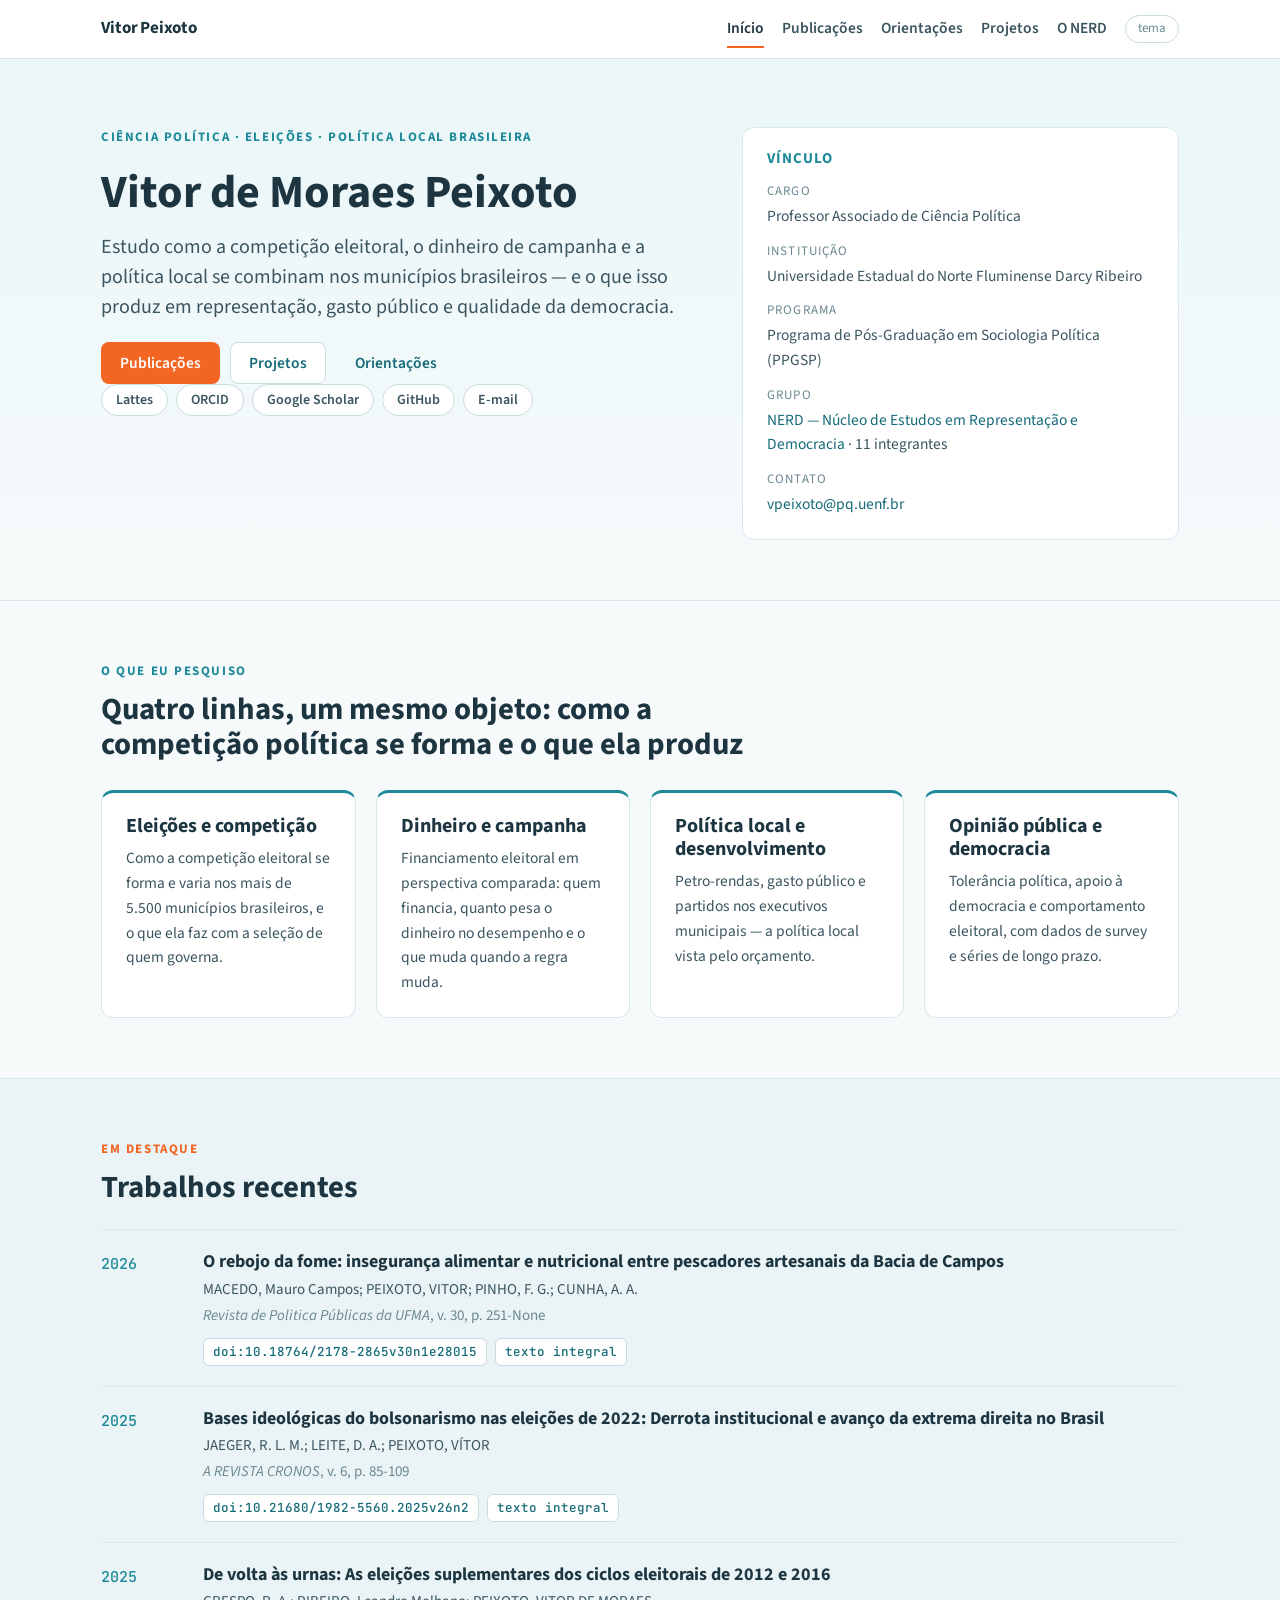
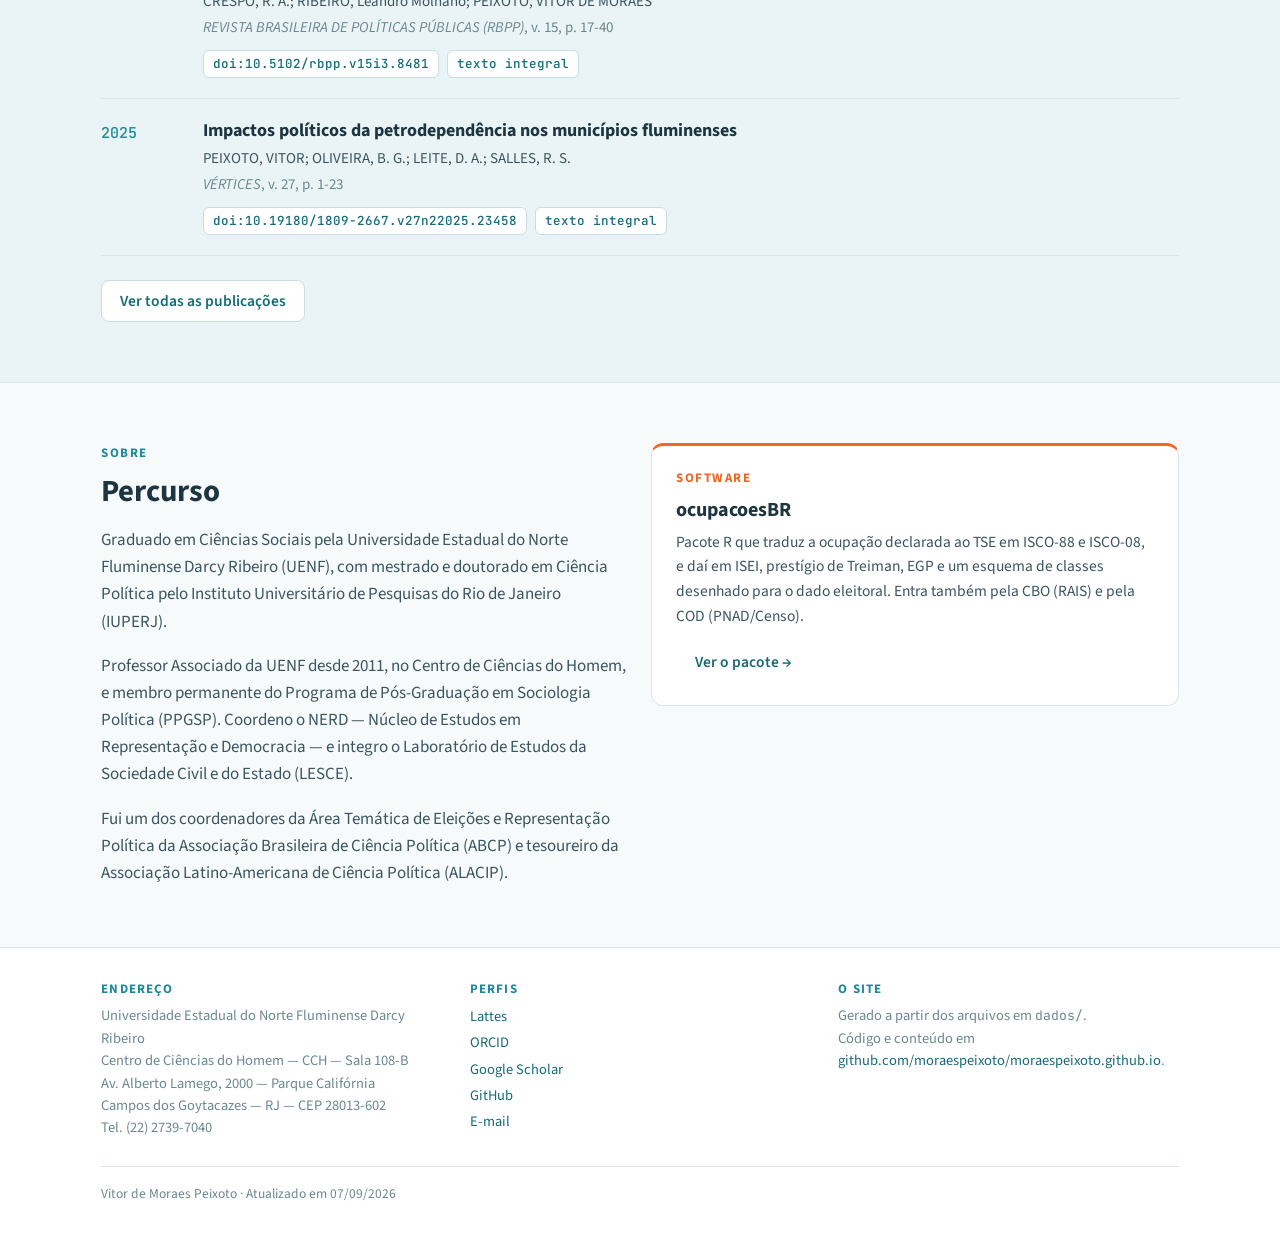
==== index.html @ 4c6830be "Usa o site do NERD no GitLab como fonte dos dados A fonte correta e https://gitlab.com/vpeixoto1981/" ====
<!doctype html>
<html lang="pt-BR">
<head>
<meta charset="utf-8">
<meta name="viewport" content="width=device-width, initial-scale=1">
<title>Vitor de Moraes Peixoto</title>
<meta name="description" content="Estudo como a competição eleitoral, o dinheiro de campanha e a política local se combinam nos municípios brasileiros — e o que isso produz em representação, gasto público e qualidade da democracia.">
<meta name="author" content="Vitor de Moraes Peixoto">
<meta property="og:title" content="Vitor de Moraes Peixoto">
<meta property="og:description" content="Estudo como a competição eleitoral, o dinheiro de campanha e a política local se combinam nos municípios brasileiros — e o que isso produz em representação, gasto público e qualidade da democracia.">
<meta property="og:type" content="website">
<link rel="canonical" href="https://moraespeixoto.github.io/">
<meta property="og:url" content="https://moraespeixoto.github.io/">
<link rel="icon" href="fav.png">
<link rel="preconnect" href="https://fonts.googleapis.com">
<link rel="preconnect" href="https://fonts.gstatic.com" crossorigin>
<link rel="stylesheet" href="https://fonts.googleapis.com/css2?family=Source+Sans+3:ital,wght@0,400;0,600;0,700;1,400&family=JetBrains+Mono:wght@400;500&display=swap">
<link rel="stylesheet" href="estilo.css">
</head>
<body>
<nav class="vp-nav">
<div class="vp-wrap vp-nav-int">
<a class="vp-marca" href="index.html">Vitor Peixoto</a>
<a class="vp-link" href="index.html" aria-current="page">Início</a>
<a class="vp-link" href="publicacoes.html">Publicações</a>
<a class="vp-link" href="orientacoes.html">Orientações</a>
<a class="vp-link" href="projetos.html">Projetos</a>
<a class="vp-link" href="nerd.html">O NERD</a>
<button class="vp-tema" type="button" id="vp-tema" aria-label="Alternar tema claro e escuro">tema</button>
</div>
</nav>
<main>
<div class="vp-hero">
<div class="vp-wrap vp-hero-grid">
<div class="vp-hero-texto">
<span class="vp-kicker">Ciência política · eleições · política local brasileira</span>
<h1>Vitor de Moraes Peixoto</h1>
<p class="vp-lead">Estudo como a competição eleitoral, o dinheiro de campanha e a política local se combinam nos municípios brasileiros — e o que isso produz em representação, gasto público e qualidade da democracia.</p>
<div class="vp-cta">
<a class="vp-btn vp-btn-laranja" href="publicacoes.html">Publicações</a>
<a class="vp-btn vp-btn-claro" href="projetos.html">Projetos</a>
<a class="vp-btn vp-btn-nu" href="orientacoes.html">Orientações</a>
</div>
<ul class="vp-perfis"><li><a href="http://lattes.cnpq.br/4676437210734787">Lattes</a></li><li><a href="https://orcid.org/0000-0001-6618-3311">ORCID</a></li><li><a href="https://scholar.google.com/citations?user=gIb2-T4AAAAJ">Google Scholar</a></li><li><a href="https://github.com/moraespeixoto">GitHub</a></li><li><a href="mailto:vpeixoto@pq.uenf.br">E-mail</a></li></ul>
</div>
<div class="vp-cartao-perfil">
<h3>Vínculo</h3>
<dl>
<dt>Cargo</dt><dd>Professor Associado de Ciência Política</dd>
<dt>Instituição</dt><dd>Universidade Estadual do Norte Fluminense Darcy Ribeiro</dd>
<dt>Programa</dt><dd>Programa de Pós-Graduação em Sociologia Política (PPGSP)</dd>
<dt>Grupo</dt><dd><a href="nerd.html">NERD — Núcleo de Estudos em Representação e Democracia</a> · 11 integrantes</dd>
<dt>Contato</dt><dd><a href="mailto:vpeixoto@pq.uenf.br">vpeixoto@pq.uenf.br</a></dd>
</dl>
</div>
</div>
</div>

<div class="vp-wrap vp-secao">
<span class="vp-kicker">O que eu pesquiso</span>
<h2>Quatro linhas, um mesmo objeto: como a competição política se forma e o que ela produz</h2>
<div class="vp-grade-4" style="margin-top:28px"><div class="vp-card vp-card-teal"><h3>Eleições e competição</h3><p>Como a competição eleitoral se forma e varia nos mais de 5.500 municípios brasileiros, e o que ela faz com a seleção de quem governa.</p></div><div class="vp-card vp-card-teal"><h3>Dinheiro e campanha</h3><p>Financiamento eleitoral em perspectiva comparada: quem financia, quanto pesa o dinheiro no desempenho e o que muda quando a regra muda.</p></div><div class="vp-card vp-card-teal"><h3>Política local e desenvolvimento</h3><p>Petro-rendas, gasto público e partidos nos executivos municipais — a política local vista pelo orçamento.</p></div><div class="vp-card vp-card-teal"><h3>Opinião pública e democracia</h3><p>Tolerância política, apoio à democracia e comportamento eleitoral, com dados de survey e séries de longo prazo.</p></div></div>
</div>

<div class="vp-secao-sup">
<div class="vp-wrap vp-secao">
<span class="vp-kicker vp-kicker-laranja">Em destaque</span>
<h2>Trabalhos recentes</h2>
<ul class="vp-lista" style="margin-top:24px"><li class="vp-item" data-tipo="artigo">
<div class="vp-ano">2026</div>
<div>
<p class="vp-item-titulo"><a href="https://doi.org/10.18764/2178-2865v30n1e28015">O rebojo da fome: insegurança alimentar e nutricional entre pescadores artesanais da Bacia de Campos</a></p>
<p class="vp-autores">MACEDO, Mauro Campos; PEIXOTO, VITOR; PINHO, F. G.; CUNHA, A. A.</p>
<p class="vp-veiculo"><em>Revista de Politica Públicas da UFMA</em>, v. 30, p. 251-None</p>
<div class="vp-links"><a class="vp-doi" href="https://doi.org/10.18764/2178-2865v30n1e28015">doi:10.18764/2178-2865v30n1e28015</a><a class="vp-ext" href="https://www.periodicoseletronicos.ufma.br/index.php/rppublica/article/view/28015/14960">texto integral</a></div>
</div>
</li><li class="vp-item" data-tipo="artigo">
<div class="vp-ano">2025</div>
<div>
<p class="vp-item-titulo"><a href="https://doi.org/10.21680/1982-5560.2025v26n2">Bases ideológicas do bolsonarismo nas eleições de 2022: Derrota institucional e avanço da extrema direita no Brasil</a></p>
<p class="vp-autores">JAEGER, R. L. M.; LEITE, D. A.; PEIXOTO, VÍTOR</p>
<p class="vp-veiculo"><em>A REVISTA CRONOS</em>, v. 6, p. 85-109</p>
<div class="vp-links"><a class="vp-doi" href="https://doi.org/10.21680/1982-5560.2025v26n2">doi:10.21680/1982-5560.2025v26n2</a><a class="vp-ext" href="https://periodicos.ufrn.br/cronos/article/view/39259">texto integral</a></div>
</div>
</li><li class="vp-item" data-tipo="artigo">
<div class="vp-ano">2025</div>
<div>
<p class="vp-item-titulo"><a href="https://doi.org/10.5102/rbpp.v15i3.8481">De volta às urnas: As eleições suplementares dos ciclos eleitorais de 2012 e 2016</a></p>
<p class="vp-autores">CRESPO, R. A.; RIBEIRO, Leandro Molhano; PEIXOTO, VITOR DE MORAES</p>
<p class="vp-veiculo"><em>REVISTA BRASILEIRA DE POLÍTICAS PÚBLICAS (RBPP)</em>, v. 15, p. 17-40</p>
<div class="vp-links"><a class="vp-doi" href="https://doi.org/10.5102/rbpp.v15i3.8481">doi:10.5102/rbpp.v15i3.8481</a><a class="vp-ext" href="https://www.publicacoes.uniceub.br/RBPP/article/view/8481/pdf">texto integral</a></div>
</div>
</li><li class="vp-item" data-tipo="artigo">
<div class="vp-ano">2025</div>
<div>
<p class="vp-item-titulo"><a href="https://doi.org/10.19180/1809-2667.v27n22025.23458">Impactos políticos da petrodependência nos municípios fluminenses</a></p>
<p class="vp-autores">PEIXOTO, VITOR; OLIVEIRA, B. G.; LEITE, D. A.; SALLES, R. S.</p>
<p class="vp-veiculo"><em>VÉRTICES</em>, v. 27, p. 1-23</p>
<div class="vp-links"><a class="vp-doi" href="https://doi.org/10.19180/1809-2667.v27n22025.23458">doi:10.19180/1809-2667.v27n22025.23458</a><a class="vp-ext" href="https://editoraessentia.iff.edu.br/index.php/vertices/article/view/23458">texto integral</a></div>
</div>
</li></ul>
<p style="margin-top:24px"><a class="vp-btn vp-btn-claro" href="publicacoes.html">Ver todas as publicações</a></p>
</div>
</div>

<div class="vp-wrap vp-secao">
<div class="vp-grade-2">
<div>
<span class="vp-kicker">Sobre</span>
<h2>Percurso</h2>
<div style="margin-top:18px"><p>Graduado em Ciências Sociais pela Universidade Estadual do Norte Fluminense Darcy
Ribeiro (UENF), com mestrado e doutorado em Ciência Política pelo Instituto
Universitário de Pesquisas do Rio de Janeiro (IUPERJ).</p>
<p>Professor Associado da UENF desde 2011, no Centro de Ciências do Homem, e membro
permanente do Programa de Pós-Graduação em Sociologia Política (PPGSP). Coordeno o
NERD — Núcleo de Estudos em Representação e Democracia — e integro o Laboratório de
Estudos da Sociedade Civil e do Estado (LESCE).</p>
<p>Fui um dos coordenadores da Área Temática de Eleições e Representação Política da
Associação Brasileira de Ciência Política (ABCP) e tesoureiro da Associação
Latino-Americana de Ciência Política (ALACIP).</p></div>
</div>
<div><div class="vp-card vp-card-laranja">
<span class="vp-kicker vp-kicker-laranja">Software</span>
<h3>ocupacoesBR</h3>
<p>Pacote R que traduz a ocupação declarada ao TSE em ISCO-88 e ISCO-08, e daí em ISEI, prestígio de Treiman, EGP e um esquema de classes desenhado para o dado eleitoral. Entra também pela CBO (RAIS) e pela COD (PNAD/Censo).</p>
<p style="margin-top:12px"><a class="vp-btn vp-btn-nu" href="https://moraespeixoto.github.io/ocupacoesBR/">Ver o pacote &rarr;</a></p>
</div></div>
</div>
</div>
</main>
<footer class="vp-rodape">
<div class="vp-wrap">
<div class="vp-rodape-grid">
<div>
<h4>Endereço</h4>
<p>Universidade Estadual do Norte Fluminense Darcy Ribeiro
Centro de Ciências do Homem — CCH — Sala 108-B
Av. Alberto Lamego, 2000 — Parque Califórnia
Campos dos Goytacazes — RJ — CEP 28013-602
Tel. (22) 2739-7040</p>
</div>
<div>
<h4>Perfis</h4>
<ul><li><a href="http://lattes.cnpq.br/4676437210734787">Lattes</a></li><li><a href="https://orcid.org/0000-0001-6618-3311">ORCID</a></li><li><a href="https://scholar.google.com/citations?user=gIb2-T4AAAAJ">Google Scholar</a></li><li><a href="https://github.com/moraespeixoto">GitHub</a></li><li><a href="mailto:vpeixoto@pq.uenf.br">E-mail</a></li></ul>
</div>
<div>
<h4>O site</h4>
<p>Gerado a partir dos arquivos em <code>dados/</code>.
Código e conteúdo em <a href="https://github.com/moraespeixoto/moraespeixoto.github.io">github.com/moraespeixoto/moraespeixoto.github.io</a>.</p>
</div>
</div>
<div class="vp-rodape-fim">Vitor de Moraes Peixoto · Atualizado em 07/09/2026</div>
</div>
</footer>
<script>
(function () {
  var raiz = document.documentElement;
  try {
    var salvo = localStorage.getItem("vp-tema");
    if (salvo) raiz.setAttribute("data-tema", salvo);
  } catch (erro) { /* navegacao privada: segue no tema do sistema */ }
  var botao = document.getElementById("vp-tema");
  if (!botao) return;
  botao.addEventListener("click", function () {
    var escuro = raiz.getAttribute("data-tema") === "escuro";
    if (!raiz.getAttribute("data-tema")) {
      escuro = window.matchMedia("(prefers-color-scheme: dark)").matches;
    }
    var novo = escuro ? "claro" : "escuro";
    raiz.setAttribute("data-tema", novo);
    try { localStorage.setItem("vp-tema", novo); } catch (erro) { /* idem */ }
  });
})();
</script>

</body>
</html>
---- estilo.css ----
/* ==========================================================================
   Site pessoal — Vitor de Moraes Peixoto
   A paleta, a tipografia e o vocabulario de secao vem do site do ocupacoesBR:
   teal como cor de estrutura, laranja como cor de acento, Source Sans 3 no
   texto e JetBrains Mono no codigo. Os tokens sao os mesmos, com o prefixo
   trocado de --ocb- para --vp-.
   ========================================================================== */

:root {
  --vp-fundo:      #F6FAFB;
  --vp-card:       #FFFFFF;
  --vp-faixa:      #FFFFFF;
  --vp-hero-topo:  #EAF6F8;
  --vp-sup:        #EAF3F5;
  --vp-borda:      #D9E8EB;
  --vp-borda2:     #C9DCE0;
  --vp-tinta:      #1C3540;
  --vp-texto:      #3B5560;
  --vp-fraco:      #6B8891;
  --vp-teal:       #1E8A99;
  --vp-teal-esc:   #156B78;
  --vp-laranja:    #F26522;
  --vp-ciano:      #7FC8D3;
  --vp-pessego:    #F8B08A;
  --vp-verde:      #2E9E5B;
  --vp-escuro:     #1C3540;

  --vp-fonte: "Source Sans 3", "Source Sans Pro", -apple-system,
              BlinkMacSystemFont, "Segoe UI", Roboto, Helvetica, Arial, sans-serif;
  --vp-mono:  "JetBrains Mono", ui-monospace, SFMono-Regular, "SF Mono",
              Menlo, Consolas, monospace;
}

@media (prefers-color-scheme: dark) {
  :root:not([data-tema="claro"]) {
    --vp-fundo:      #142731;
    --vp-card:       #1C3540;
    --vp-faixa:      #18303A;
    --vp-hero-topo:  #1A3A45;
    --vp-sup:        #21404C;
    --vp-borda:      #2B4A57;
    --vp-borda2:     #335866;
    --vp-tinta:      #EAF5F7;
    --vp-texto:      #C0D5DC;
    --vp-fraco:      #8AA6AF;
    --vp-teal:       #4FB3C1;
    --vp-teal-esc:   #7FC8D3;
    --vp-laranja:    #FF8149;
    --vp-escuro:     #10222B;
  }
}

:root[data-tema="escuro"] {
  --vp-fundo:      #142731;
  --vp-card:       #1C3540;
  --vp-faixa:      #18303A;
  --vp-hero-topo:  #1A3A45;
  --vp-sup:        #21404C;
  --vp-borda:      #2B4A57;
  --vp-borda2:     #335866;
  --vp-tinta:      #EAF5F7;
  --vp-texto:      #C0D5DC;
  --vp-fraco:      #8AA6AF;
  --vp-teal:       #4FB3C1;
  --vp-teal-esc:   #7FC8D3;
  --vp-laranja:    #FF8149;
  --vp-escuro:     #10222B;
}

*, *::before, *::after { box-sizing: border-box; }

html { -webkit-text-size-adjust: 100%; scroll-behavior: smooth; }

body {
  margin: 0;
  background: var(--vp-fundo);
  color: var(--vp-texto);
  font-family: var(--vp-fonte);
  font-size: 17px;
  line-height: 1.6;
  -webkit-font-smoothing: antialiased;
}

h1, h2, h3, h4 {
  color: var(--vp-tinta);
  font-weight: 700;
  margin: 0;
  line-height: 1.15;
}
h1 { font-size: clamp(32px, 3.6vw, 50px); line-height: 1.08; }
h2 { font-size: clamp(25px, 2.4vw, 33px); max-width: 22em; }
h3 { font-size: 20px; }
h4 { font-size: 17px; }

p { margin: 0 0 1em; }
p:last-child { margin-bottom: 0; }

a { color: var(--vp-teal-esc); text-decoration: none; }
a:hover, a:focus-visible { color: var(--vp-laranja); text-decoration: underline; }

code, kbd { font-family: var(--vp-mono); font-size: 0.9em; }

img { max-width: 100%; height: auto; }

:focus-visible { outline: 2px solid var(--vp-laranja); outline-offset: 2px; }

/* --- estrutura ------------------------------------------------------------ */

.vp-wrap {
  max-width: 1180px;
  margin: 0 auto;
  padding-left: clamp(20px, 4vw, 56px);
  padding-right: clamp(20px, 4vw, 56px);
}

.vp-secao { padding-top: 60px; padding-bottom: 60px; }
.vp-secao-sup { background: var(--vp-sup); border-top: 1px solid var(--vp-borda); border-bottom: 1px solid var(--vp-borda); }

.vp-kicker {
  display: block;
  font-size: 13px;
  font-weight: 700;
  letter-spacing: 0.12em;
  text-transform: uppercase;
  color: var(--vp-teal);
  margin-bottom: 10px;
}
.vp-kicker-laranja { color: var(--vp-laranja); }

.vp-lead { font-size: 20px; line-height: 1.5; }
/* No cabecalho de pagina interna o h1 tem margin 0: a linha de apoio precisa
   do proprio respiro para nao encostar no titulo. */
.vp-hero h1 + .vp-lead { margin-top: 14px; }

.vp-fraco { color: var(--vp-fraco); font-size: 15px; }

/* --- navbar --------------------------------------------------------------- */

.vp-nav {
  position: sticky;
  top: 0;
  z-index: 30;
  background: var(--vp-faixa);
  border-bottom: 1px solid var(--vp-borda);
}
.vp-nav-int {
  display: flex;
  align-items: center;
  gap: 18px;
  min-height: 58px;
  flex-wrap: wrap;
}
.vp-marca {
  font-weight: 700;
  color: var(--vp-tinta);
  letter-spacing: -0.01em;
  margin-right: auto;
  font-size: 17px;
}
.vp-marca:hover { color: var(--vp-teal); text-decoration: none; }
.vp-nav a.vp-link {
  color: var(--vp-texto);
  font-size: 15.5px;
  font-weight: 600;
  padding: 6px 0;
  border-bottom: 2px solid transparent;
}
.vp-nav a.vp-link:hover { color: var(--vp-teal); text-decoration: none; }
.vp-nav a.vp-link[aria-current="page"] {
  color: var(--vp-tinta);
  border-bottom-color: var(--vp-laranja);
}
.vp-tema {
  background: none;
  border: 1px solid var(--vp-borda2);
  border-radius: 999px;
  color: var(--vp-fraco);
  cursor: pointer;
  font: inherit;
  font-size: 13px;
  padding: 3px 12px;
  line-height: 1.5;
}
.vp-tema:hover { color: var(--vp-teal); border-color: var(--vp-teal); }

/* --- hero ----------------------------------------------------------------- */

.vp-hero {
  background: linear-gradient(180deg, var(--vp-hero-topo) 0%, var(--vp-fundo) 100%);
  border-bottom: 1px solid var(--vp-borda);
}
.vp-hero-grid {
  display: grid;
  grid-template-columns: minmax(0, 1.35fr) minmax(0, 1fr);
  gap: 52px;
  align-items: start;
  padding-top: 68px;
  padding-bottom: 60px;
}
.vp-hero-texto > * + * { margin-top: 20px; }

.vp-cartao-perfil {
  background: var(--vp-card);
  border: 1px solid var(--vp-borda);
  border-radius: 12px;
  padding: 22px 24px;
}
.vp-cartao-perfil h3 { font-size: 15px; letter-spacing: 0.06em; text-transform: uppercase; color: var(--vp-teal); }
.vp-cartao-perfil dl { margin: 14px 0 0; }
.vp-cartao-perfil dt { font-size: 13px; text-transform: uppercase; letter-spacing: 0.08em; color: var(--vp-fraco); margin-top: 12px; }
.vp-cartao-perfil dd { margin: 2px 0 0; font-size: 15.5px; }

/* --- botoes --------------------------------------------------------------- */

.vp-cta { display: flex; flex-wrap: wrap; gap: 10px; }
.vp-btn {
  display: inline-block;
  border-radius: 8px;
  padding: 10px 18px;
  font-weight: 600;
  font-size: 15.5px;
  border: 1px solid transparent;
  line-height: 1.3;
}
.vp-btn:hover { text-decoration: none; }
.vp-btn-laranja { background: var(--vp-laranja); color: #fff; }
.vp-btn-laranja:hover { background: #d8551a; color: #fff; }
.vp-btn-claro { background: var(--vp-card); color: var(--vp-teal-esc); border-color: var(--vp-borda2); }
.vp-btn-claro:hover { border-color: var(--vp-teal); color: var(--vp-teal); }
.vp-btn-nu { color: var(--vp-teal-esc); }
.vp-btn-nu:hover { color: var(--vp-laranja); }

/* --- perfis (chips de identificador) -------------------------------------- */

.vp-perfis { display: flex; flex-wrap: wrap; gap: 8px; list-style: none; margin: 0; padding: 0; }
.vp-perfis a {
  display: inline-block;
  border: 1px solid var(--vp-borda2);
  border-radius: 999px;
  padding: 4px 14px;
  font-size: 14px;
  font-weight: 600;
  color: var(--vp-texto);
  background: var(--vp-card);
}
.vp-perfis a:hover { border-color: var(--vp-teal); color: var(--vp-teal); text-decoration: none; }

/* --- grades e cartoes ----------------------------------------------------- */

.vp-grade-2 { display: grid; grid-template-columns: repeat(2, minmax(0, 1fr)); gap: 22px; align-items: start; }
.vp-grade-3 { display: grid; grid-template-columns: repeat(3, minmax(0, 1fr)); gap: 22px; }
.vp-grade-4 { display: grid; grid-template-columns: repeat(4, minmax(0, 1fr)); gap: 20px; }

.vp-card {
  background: var(--vp-card);
  border: 1px solid var(--vp-borda);
  border-radius: 12px;
  padding: 22px 24px;
}
.vp-card h3 { margin-bottom: 8px; }
.vp-card p { font-size: 15.5px; margin-bottom: 0; }
.vp-card-teal { border-top: 3px solid var(--vp-teal); }
.vp-card-laranja { border-top: 3px solid var(--vp-laranja); }

/* --- publicacoes ---------------------------------------------------------- */

.vp-filtros { display: flex; flex-wrap: wrap; gap: 8px; margin: 26px 0 6px; }
.vp-filtro {
  background: var(--vp-card);
  border: 1px solid var(--vp-borda2);
  border-radius: 999px;
  color: var(--vp-texto);
  cursor: pointer;
  font: inherit;
  font-size: 14px;
  font-weight: 600;
  padding: 5px 15px;
}
.vp-filtro:hover { border-color: var(--vp-teal); color: var(--vp-teal); }
.vp-filtro[aria-pressed="true"] { background: var(--vp-teal); border-color: var(--vp-teal); color: #fff; }

.vp-lista { list-style: none; margin: 0; padding: 0; }
.vp-item {
  border-top: 1px solid var(--vp-borda);
  padding: 20px 0;
  display: grid;
  grid-template-columns: 82px minmax(0, 1fr);
  gap: 20px;
  align-items: start;
}
.vp-item:last-child { border-bottom: 1px solid var(--vp-borda); }
.vp-ano {
  font-family: var(--vp-mono);
  font-size: 15px;
  font-weight: 500;
  color: var(--vp-teal);
  padding-top: 2px;
}
.vp-item-titulo { font-size: 18px; font-weight: 700; color: var(--vp-tinta); margin: 0 0 4px; line-height: 1.3; }
.vp-item-titulo a { color: inherit; }
.vp-item-titulo a:hover { color: var(--vp-laranja); }
.vp-autores { font-size: 15px; color: var(--vp-texto); margin: 0 0 2px; }
.vp-veiculo { font-size: 15px; color: var(--vp-fraco); margin: 0; }
.vp-veiculo em { font-style: italic; }

.vp-links { display: flex; flex-wrap: wrap; gap: 8px; margin-top: 10px; }
.vp-doi, .vp-ext {
  display: inline-block;
  font-family: var(--vp-mono);
  font-size: 12.5px;
  font-weight: 500;
  border-radius: 6px;
  padding: 3px 9px;
  border: 1px solid var(--vp-borda2);
  color: var(--vp-teal-esc);
  background: var(--vp-card);
}
.vp-doi:hover, .vp-ext:hover { border-color: var(--vp-laranja); color: var(--vp-laranja); text-decoration: none; }

.vp-tag {
  display: inline-block;
  font-size: 11.5px;
  font-weight: 700;
  letter-spacing: 0.08em;
  text-transform: uppercase;
  color: var(--vp-laranja);
  border: 1px solid var(--vp-laranja);
  border-radius: 4px;
  padding: 0 6px;
  vertical-align: 2px;
  margin-left: 8px;
}

.vp-vazio {
  border: 1px dashed var(--vp-borda2);
  border-radius: 12px;
  padding: 26px;
  color: var(--vp-fraco);
  font-size: 15.5px;
}
.vp-vazio code { color: var(--vp-teal); }

/* --- membros -------------------------------------------------------------- */

.vp-membro {
  background: var(--vp-card);
  border: 1px solid var(--vp-borda);
  border-radius: 12px;
  padding: 20px 22px;
  display: grid;
  grid-template-columns: 60px minmax(0, 1fr);
  gap: 16px;
  align-items: start;
}
.vp-avatar {
  width: 60px; height: 60px;
  border-radius: 50%;
  object-fit: cover;
  border: 2px solid var(--vp-borda2);
  background: var(--vp-sup);
}
/* Sem foto, as iniciais ocupam o mesmo circulo — o cartao nao muda de forma. */
.vp-avatar-vazio {
  display: flex; align-items: center; justify-content: center;
  font-weight: 700; font-size: 19px; letter-spacing: 0.02em;
  color: var(--vp-teal); background: var(--vp-sup);
}
.vp-membro h3 { font-size: 17px; margin-bottom: 2px; }
.vp-membro .vp-papel { font-size: 12.5px; font-weight: 700; letter-spacing: 0.08em; text-transform: uppercase; color: var(--vp-teal); }
.vp-membro .vp-vinculo { font-size: 14.5px; color: var(--vp-fraco); margin: 8px 0 0; white-space: pre-line; line-height: 1.45; }
.vp-membro .vp-contato { margin-top: 10px; font-size: 13.5px; display: flex; flex-wrap: wrap; gap: 10px; }

/* --- caixa de codigo ------------------------------------------------------ */

.vp-codigo {
  background: var(--vp-escuro);
  color: #E6F1F3;
  border-radius: 8px;
  padding: 14px 18px;
  overflow-x: auto;
  font-family: var(--vp-mono);
  font-size: 14px;
  line-height: 1.7;
  white-space: pre;
}

/* --- rodape --------------------------------------------------------------- */

.vp-rodape {
  border-top: 1px solid var(--vp-borda);
  background: var(--vp-faixa);
  padding-top: 34px;
  padding-bottom: 34px;
  font-size: 14.5px;
  color: var(--vp-fraco);
}
.vp-rodape-grid { display: grid; grid-template-columns: repeat(3, minmax(0, 1fr)); gap: 28px; }
.vp-rodape h4 { font-size: 13px; letter-spacing: 0.09em; text-transform: uppercase; color: var(--vp-teal); margin-bottom: 8px; }
.vp-rodape p { margin: 0; white-space: pre-line; line-height: 1.55; }
.vp-rodape ul { list-style: none; margin: 0; padding: 0; }
.vp-rodape li { margin-bottom: 3px; }
.vp-rodape-fim { margin-top: 26px; padding-top: 16px; border-top: 1px solid var(--vp-borda); font-size: 13.5px; }

/* --- responsivo ----------------------------------------------------------- */

@media (max-width: 980px) {
  .vp-hero-grid { grid-template-columns: minmax(0, 1fr); gap: 32px; padding-top: 46px; }
  .vp-grade-4 { grid-template-columns: repeat(2, minmax(0, 1fr)); }
  .vp-grade-3 { grid-template-columns: repeat(2, minmax(0, 1fr)); }
  .vp-rodape-grid { grid-template-columns: minmax(0, 1fr); }
}

@media (max-width: 640px) {
  body { font-size: 16px; }
  .vp-secao { padding-top: 42px; padding-bottom: 42px; }
  .vp-grade-2, .vp-grade-3, .vp-grade-4 { grid-template-columns: minmax(0, 1fr); }
  .vp-item { grid-template-columns: minmax(0, 1fr); gap: 6px; }
  .vp-ano { padding-top: 0; }
  .vp-nav-int { min-height: 0; padding-top: 10px; padding-bottom: 10px; gap: 12px; }
  .vp-marca { width: 100%; margin-right: 0; }
}

@media print {
  .vp-nav, .vp-filtros, .vp-cta, .vp-tema { display: none !important; }
  body { background: #fff; font-size: 12pt; }
}
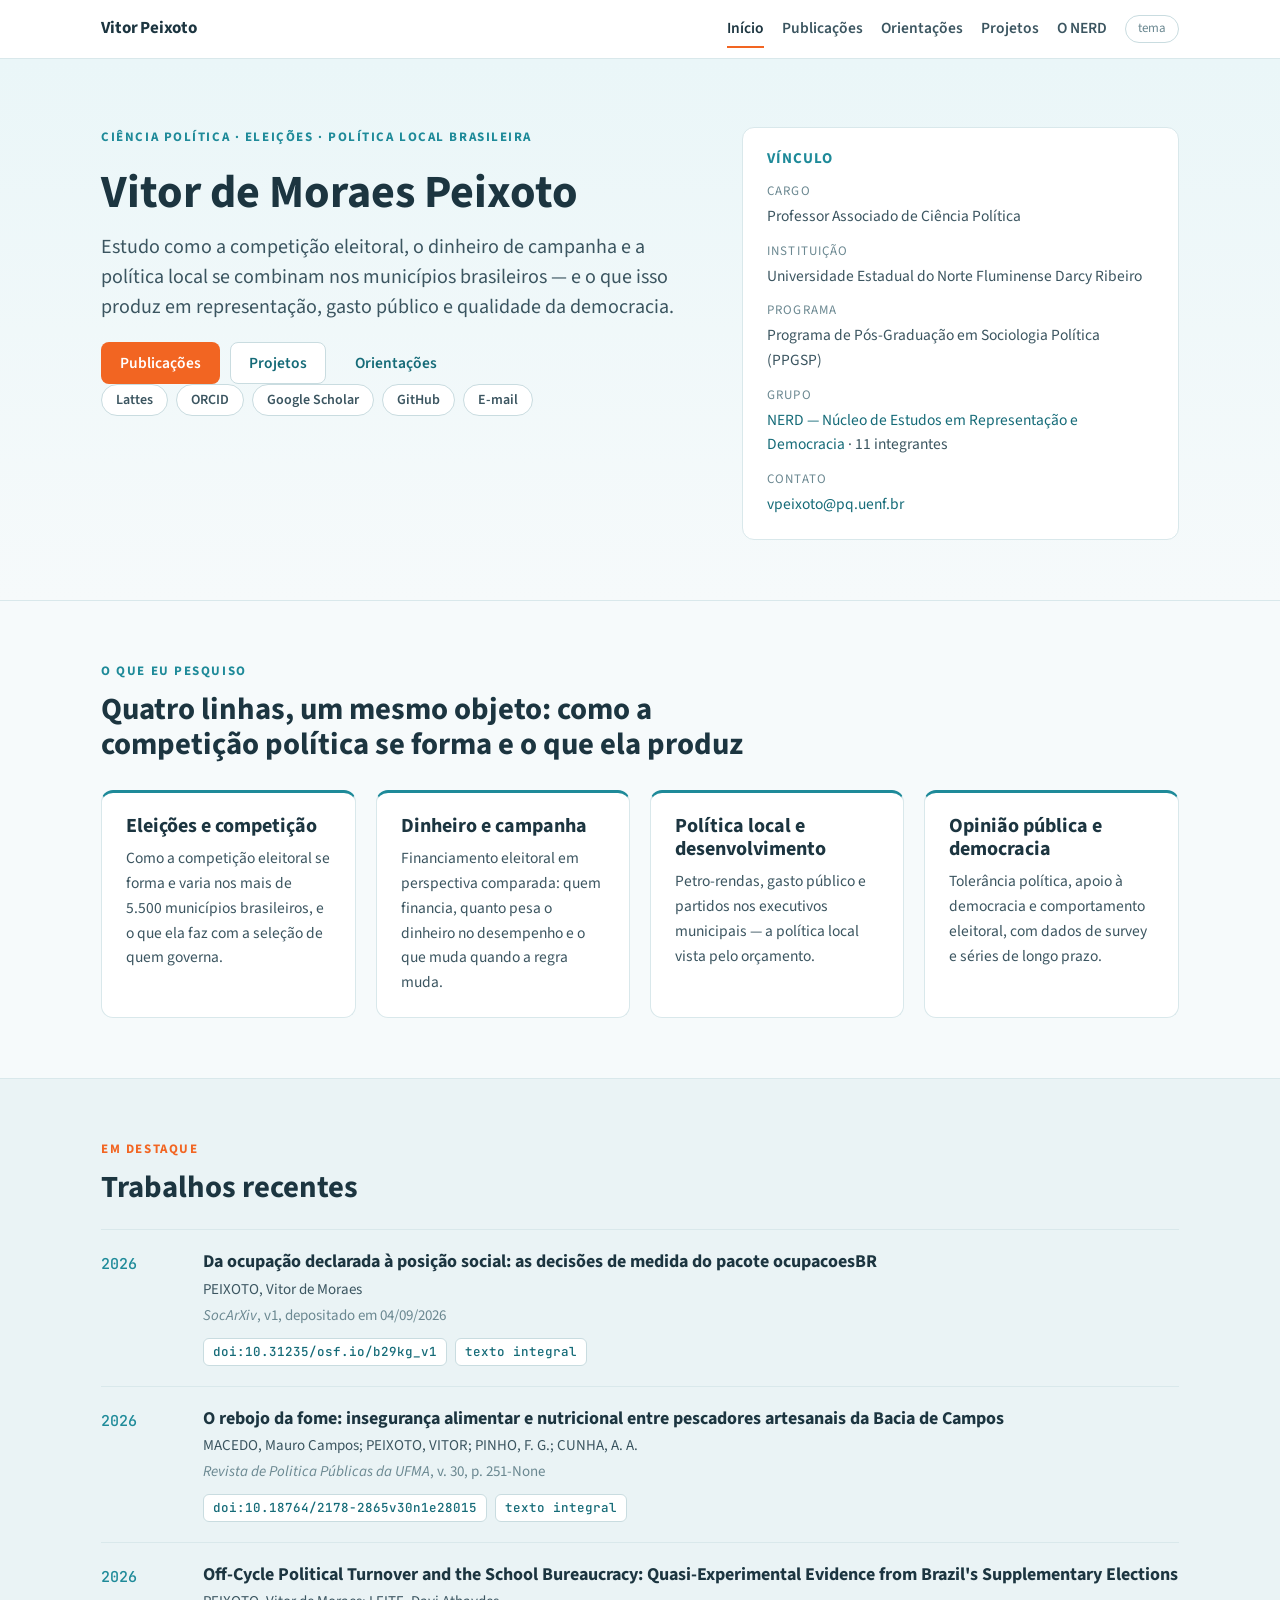
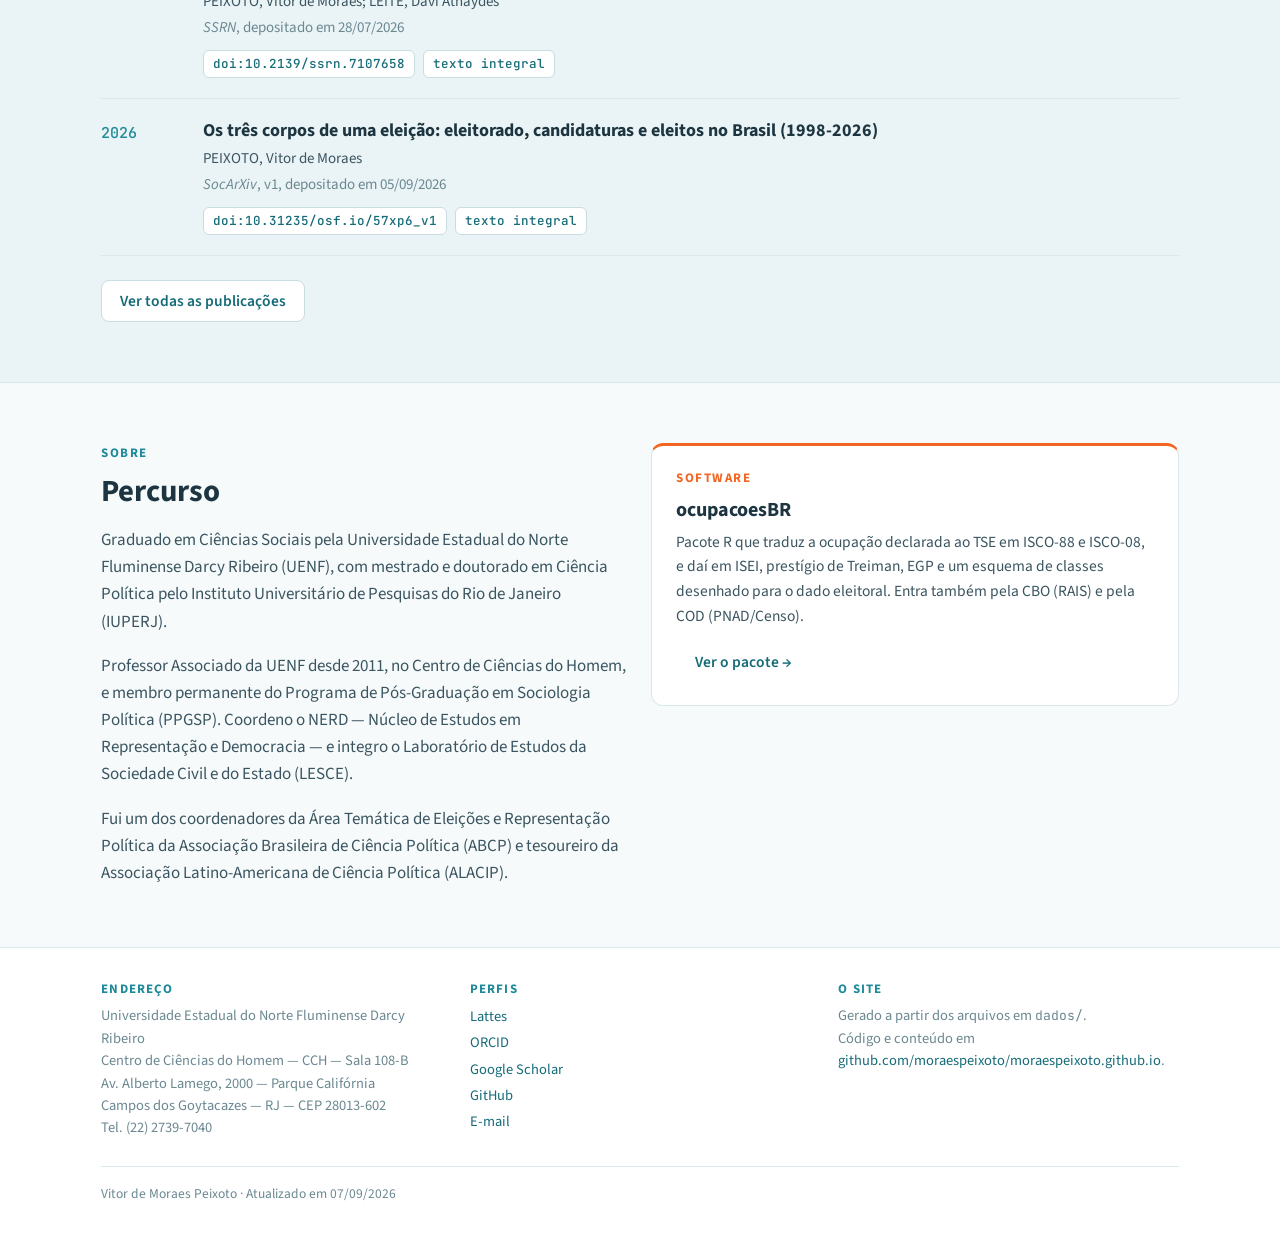
==== commit bc0ebffe: "Poe os cinco preprints do SocArXiv e do SSRN em dados/publicacoes.yml O esquema ja previa o tipo `pr" ====
--- a/index.html
+++ b/index.html
@@ -41,7 +41,7 @@
 <a class="vp-btn vp-btn-claro" href="projetos.html">Projetos</a>
 <a class="vp-btn vp-btn-nu" href="orientacoes.html">Orientações</a>
 </div>
-<ul class="vp-perfis"><li><a href="http://lattes.cnpq.br/4676437210734787">Lattes</a></li><li><a href="https://orcid.org/0000-0001-6618-3311">ORCID</a></li><li><a href="https://scholar.google.com/citations?user=gIb2-T4AAAAJ">Google Scholar</a></li><li><a href="https://github.com/moraespeixoto">GitHub</a></li><li><a href="mailto:vpeixoto@pq.uenf.br">E-mail</a></li></ul>
+<ul class="vp-perfis"><li><a href="http://lattes.cnpq.br/4676437210734787" target="_blank" rel="noopener noreferrer">Lattes</a></li><li><a href="https://orcid.org/0000-0001-6618-3311" target="_blank" rel="noopener noreferrer">ORCID</a></li><li><a href="https://scholar.google.com/citations?user=gIb2-T4AAAAJ" target="_blank" rel="noopener noreferrer">Google Scholar</a></li><li><a href="https://github.com/moraespeixoto" target="_blank" rel="noopener noreferrer">GitHub</a></li><li><a href="mailto:vpeixoto@pq.uenf.br">E-mail</a></li></ul>
 </div>
 <div class="vp-cartao-perfil">
 <h3>Vínculo</h3>
@@ -66,37 +66,37 @@
 <div class="vp-wrap vp-secao">
 <span class="vp-kicker vp-kicker-laranja">Em destaque</span>
 <h2>Trabalhos recentes</h2>
-<ul class="vp-lista" style="margin-top:24px"><li class="vp-item" data-tipo="artigo">
+<ul class="vp-lista" style="margin-top:24px"><li class="vp-item" data-tipo="preprint">
 <div class="vp-ano">2026</div>
 <div>
-<p class="vp-item-titulo"><a href="https://doi.org/10.18764/2178-2865v30n1e28015">O rebojo da fome: insegurança alimentar e nutricional entre pescadores artesanais da Bacia de Campos</a></p>
+<p class="vp-item-titulo"><a href="https://doi.org/10.31235/osf.io/b29kg_v1" target="_blank" rel="noopener noreferrer">Da ocupação declarada à posição social: as decisões de medida do pacote ocupacoesBR</a></p>
+<p class="vp-autores">PEIXOTO, Vitor de Moraes</p>
+<p class="vp-veiculo"><em>SocArXiv</em>, v1, depositado em 04/09/2026</p>
+<div class="vp-links"><a class="vp-doi" href="https://doi.org/10.31235/osf.io/b29kg_v1" target="_blank" rel="noopener noreferrer">doi:10.31235/osf.io/b29kg_v1</a><a class="vp-ext" href="https://osf.io/preprints/socarxiv/b29kg_v1" target="_blank" rel="noopener noreferrer">texto integral</a></div>
+</div>
+</li><li class="vp-item" data-tipo="artigo">
+<div class="vp-ano">2026</div>
+<div>
+<p class="vp-item-titulo"><a href="https://doi.org/10.18764/2178-2865v30n1e28015" target="_blank" rel="noopener noreferrer">O rebojo da fome: insegurança alimentar e nutricional entre pescadores artesanais da Bacia de Campos</a></p>
 <p class="vp-autores">MACEDO, Mauro Campos; PEIXOTO, VITOR; PINHO, F. G.; CUNHA, A. A.</p>
 <p class="vp-veiculo"><em>Revista de Politica Públicas da UFMA</em>, v. 30, p. 251-None</p>
-<div class="vp-links"><a class="vp-doi" href="https://doi.org/10.18764/2178-2865v30n1e28015">doi:10.18764/2178-2865v30n1e28015</a><a class="vp-ext" href="https://www.periodicoseletronicos.ufma.br/index.php/rppublica/article/view/28015/14960">texto integral</a></div>
+<div class="vp-links"><a class="vp-doi" href="https://doi.org/10.18764/2178-2865v30n1e28015" target="_blank" rel="noopener noreferrer">doi:10.18764/2178-2865v30n1e28015</a><a class="vp-ext" href="https://www.periodicoseletronicos.ufma.br/index.php/rppublica/article/view/28015/14960" target="_blank" rel="noopener noreferrer">texto integral</a></div>
 </div>
-</li><li class="vp-item" data-tipo="artigo">
-<div class="vp-ano">2025</div>
+</li><li class="vp-item" data-tipo="preprint">
+<div class="vp-ano">2026</div>
 <div>
-<p class="vp-item-titulo"><a href="https://doi.org/10.21680/1982-5560.2025v26n2">Bases ideológicas do bolsonarismo nas eleições de 2022: Derrota institucional e avanço da extrema direita no Brasil</a></p>
-<p class="vp-autores">JAEGER, R. L. M.; LEITE, D. A.; PEIXOTO, VÍTOR</p>
-<p class="vp-veiculo"><em>A REVISTA CRONOS</em>, v. 6, p. 85-109</p>
-<div class="vp-links"><a class="vp-doi" href="https://doi.org/10.21680/1982-5560.2025v26n2">doi:10.21680/1982-5560.2025v26n2</a><a class="vp-ext" href="https://periodicos.ufrn.br/cronos/article/view/39259">texto integral</a></div>
+<p class="vp-item-titulo"><a href="https://doi.org/10.2139/ssrn.7107658" target="_blank" rel="noopener noreferrer">Off-Cycle Political Turnover and the School Bureaucracy: Quasi-Experimental Evidence from Brazil&#x27;s Supplementary Elections</a></p>
+<p class="vp-autores">PEIXOTO, Vitor de Moraes; LEITE, Davi Athaydes</p>
+<p class="vp-veiculo"><em>SSRN</em>, depositado em 28/07/2026</p>
+<div class="vp-links"><a class="vp-doi" href="https://doi.org/10.2139/ssrn.7107658" target="_blank" rel="noopener noreferrer">doi:10.2139/ssrn.7107658</a><a class="vp-ext" href="https://ssrn.com/abstract=7107658" target="_blank" rel="noopener noreferrer">texto integral</a></div>
 </div>
-</li><li class="vp-item" data-tipo="artigo">
-<div class="vp-ano">2025</div>
+</li><li class="vp-item" data-tipo="preprint">
+<div class="vp-ano">2026</div>
 <div>
-<p class="vp-item-titulo"><a href="https://doi.org/10.5102/rbpp.v15i3.8481">De volta às urnas: As eleições suplementares dos ciclos eleitorais de 2012 e 2016</a></p>
-<p class="vp-autores">CRESPO, R. A.; RIBEIRO, Leandro Molhano; PEIXOTO, VITOR DE MORAES</p>
-<p class="vp-veiculo"><em>REVISTA BRASILEIRA DE POLÍTICAS PÚBLICAS (RBPP)</em>, v. 15, p. 17-40</p>
-<div class="vp-links"><a class="vp-doi" href="https://doi.org/10.5102/rbpp.v15i3.8481">doi:10.5102/rbpp.v15i3.8481</a><a class="vp-ext" href="https://www.publicacoes.uniceub.br/RBPP/article/view/8481/pdf">texto integral</a></div>
-</div>
-</li><li class="vp-item" data-tipo="artigo">
-<div class="vp-ano">2025</div>
-<div>
-<p class="vp-item-titulo"><a href="https://doi.org/10.19180/1809-2667.v27n22025.23458">Impactos políticos da petrodependência nos municípios fluminenses</a></p>
-<p class="vp-autores">PEIXOTO, VITOR; OLIVEIRA, B. G.; LEITE, D. A.; SALLES, R. S.</p>
-<p class="vp-veiculo"><em>VÉRTICES</em>, v. 27, p. 1-23</p>
-<div class="vp-links"><a class="vp-doi" href="https://doi.org/10.19180/1809-2667.v27n22025.23458">doi:10.19180/1809-2667.v27n22025.23458</a><a class="vp-ext" href="https://editoraessentia.iff.edu.br/index.php/vertices/article/view/23458">texto integral</a></div>
+<p class="vp-item-titulo"><a href="https://doi.org/10.31235/osf.io/57xp6_v1" target="_blank" rel="noopener noreferrer">Os três corpos de uma eleição: eleitorado, candidaturas e eleitos no Brasil (1998-2026)</a></p>
+<p class="vp-autores">PEIXOTO, Vitor de Moraes</p>
+<p class="vp-veiculo"><em>SocArXiv</em>, v1, depositado em 05/09/2026</p>
+<div class="vp-links"><a class="vp-doi" href="https://doi.org/10.31235/osf.io/57xp6_v1" target="_blank" rel="noopener noreferrer">doi:10.31235/osf.io/57xp6_v1</a><a class="vp-ext" href="https://osf.io/preprints/socarxiv/57xp6_v1" target="_blank" rel="noopener noreferrer">texto integral</a></div>
 </div>
 </li></ul>
 <p style="margin-top:24px"><a class="vp-btn vp-btn-claro" href="publicacoes.html">Ver todas as publicações</a></p>
@@ -123,7 +123,7 @@
 <span class="vp-kicker vp-kicker-laranja">Software</span>
 <h3>ocupacoesBR</h3>
 <p>Pacote R que traduz a ocupação declarada ao TSE em ISCO-88 e ISCO-08, e daí em ISEI, prestígio de Treiman, EGP e um esquema de classes desenhado para o dado eleitoral. Entra também pela CBO (RAIS) e pela COD (PNAD/Censo).</p>
-<p style="margin-top:12px"><a class="vp-btn vp-btn-nu" href="https://moraespeixoto.github.io/ocupacoesBR/">Ver o pacote &rarr;</a></p>
+<p style="margin-top:12px"><a class="vp-btn vp-btn-nu" href="https://moraespeixoto.github.io/ocupacoesBR/" target="_blank" rel="noopener noreferrer">Ver o pacote &rarr;</a></p>
 </div></div>
 </div>
 </div>
@@ -141,12 +141,12 @@
 </div>
 <div>
 <h4>Perfis</h4>
-<ul><li><a href="http://lattes.cnpq.br/4676437210734787">Lattes</a></li><li><a href="https://orcid.org/0000-0001-6618-3311">ORCID</a></li><li><a href="https://scholar.google.com/citations?user=gIb2-T4AAAAJ">Google Scholar</a></li><li><a href="https://github.com/moraespeixoto">GitHub</a></li><li><a href="mailto:vpeixoto@pq.uenf.br">E-mail</a></li></ul>
+<ul><li><a href="http://lattes.cnpq.br/4676437210734787" target="_blank" rel="noopener noreferrer">Lattes</a></li><li><a href="https://orcid.org/0000-0001-6618-3311" target="_blank" rel="noopener noreferrer">ORCID</a></li><li><a href="https://scholar.google.com/citations?user=gIb2-T4AAAAJ" target="_blank" rel="noopener noreferrer">Google Scholar</a></li><li><a href="https://github.com/moraespeixoto" target="_blank" rel="noopener noreferrer">GitHub</a></li><li><a href="mailto:vpeixoto@pq.uenf.br">E-mail</a></li></ul>
 </div>
 <div>
 <h4>O site</h4>
 <p>Gerado a partir dos arquivos em <code>dados/</code>.
-Código e conteúdo em <a href="https://github.com/moraespeixoto/moraespeixoto.github.io">github.com/moraespeixoto/moraespeixoto.github.io</a>.</p>
+Código e conteúdo em <a href="https://github.com/moraespeixoto/moraespeixoto.github.io" target="_blank" rel="noopener noreferrer">github.com/moraespeixoto/moraespeixoto.github.io</a>.</p>
 </div>
 </div>
 <div class="vp-rodape-fim">Vitor de Moraes Peixoto · Atualizado em 07/09/2026</div>
--- a/estilo.css
+++ b/estilo.css
@@ -69,6 +69,13 @@
 
 *, *::before, *::after { box-sizing: border-box; }
 
+/* `element.hidden` esconde pela regra `[hidden] { display: none }` do
+   navegador, que e da folha DELE e por isso perde para qualquer regra de autor
+   que defina `display`. `.vp-item` define `display: grid`, entao os filtros de
+   publicacoes.html marcavam o atributo e nao escondiam nada. Esta regra devolve
+   ao `hidden` o efeito que ele deveria ter, aqui e em qualquer uso futuro. */
+[hidden] { display: none !important; }
+
 html { -webkit-text-size-adjust: 100%; scroll-behavior: smooth; }
 
 body {
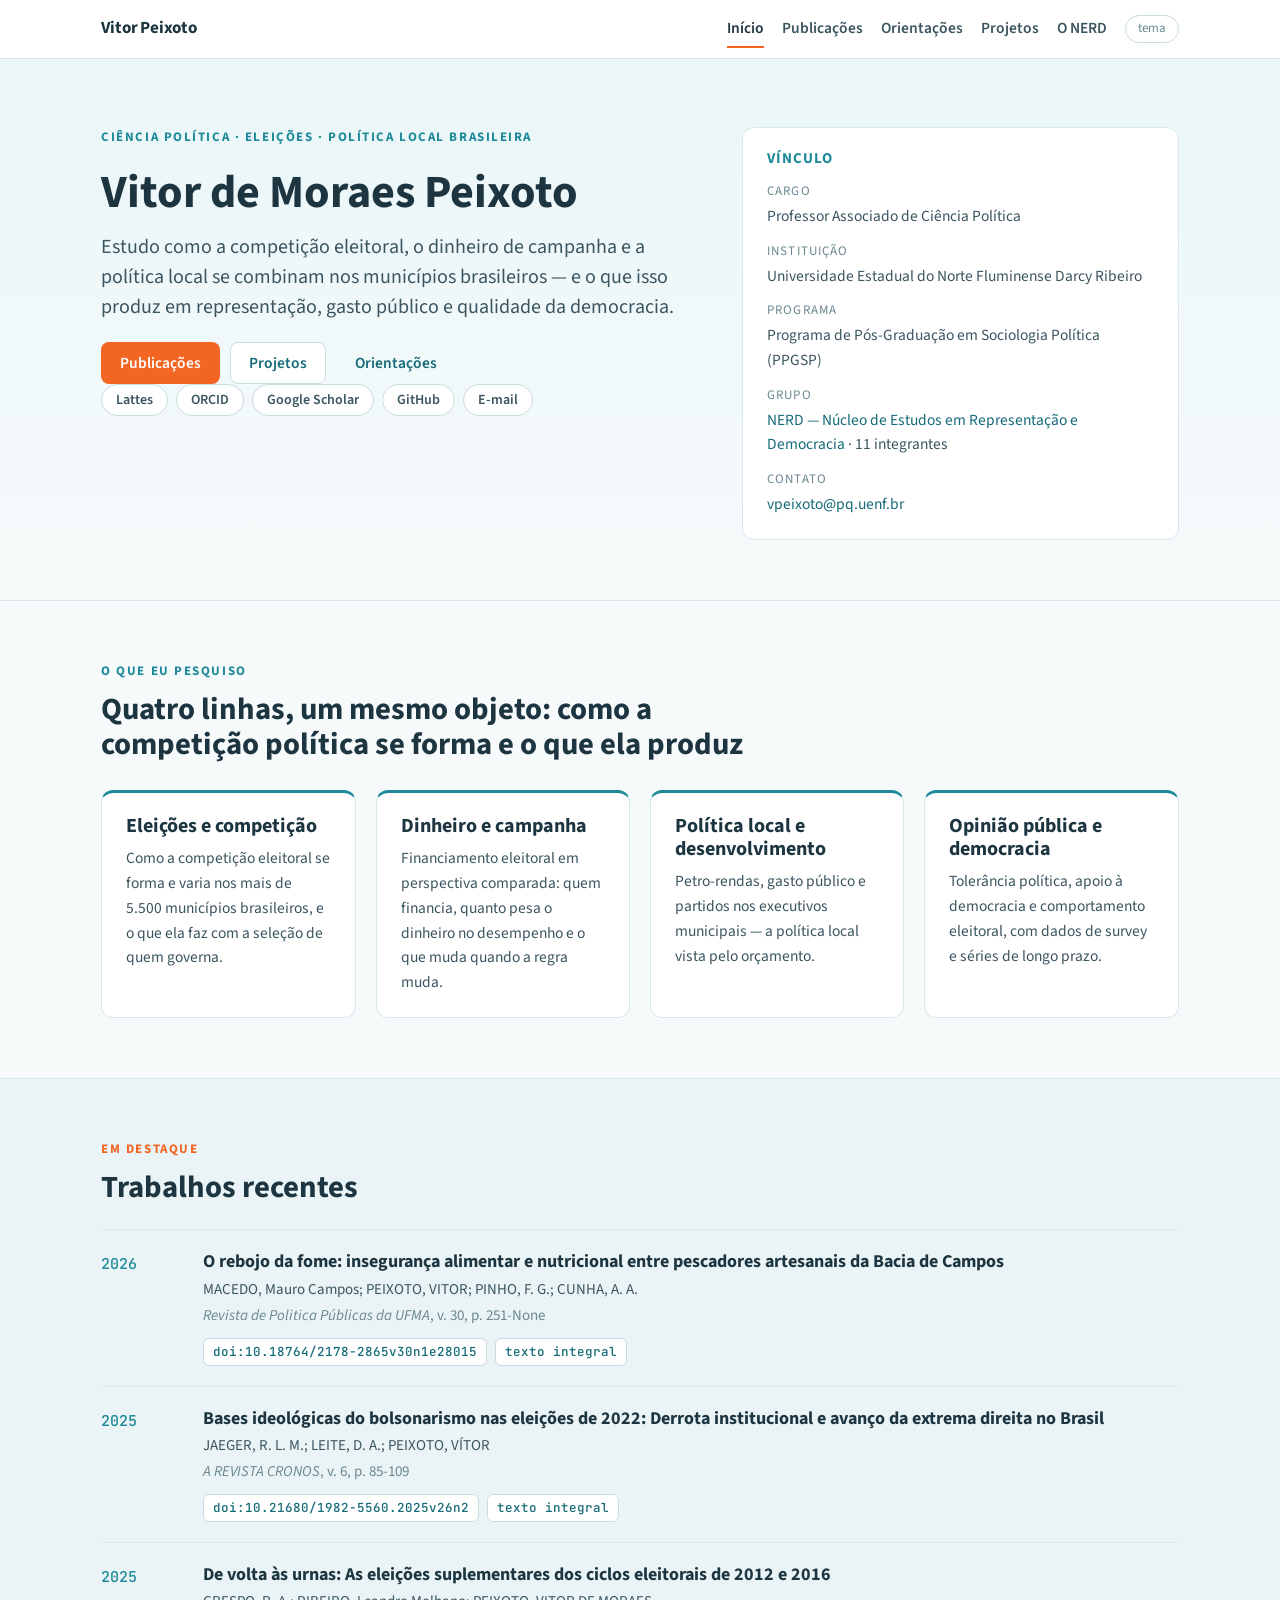
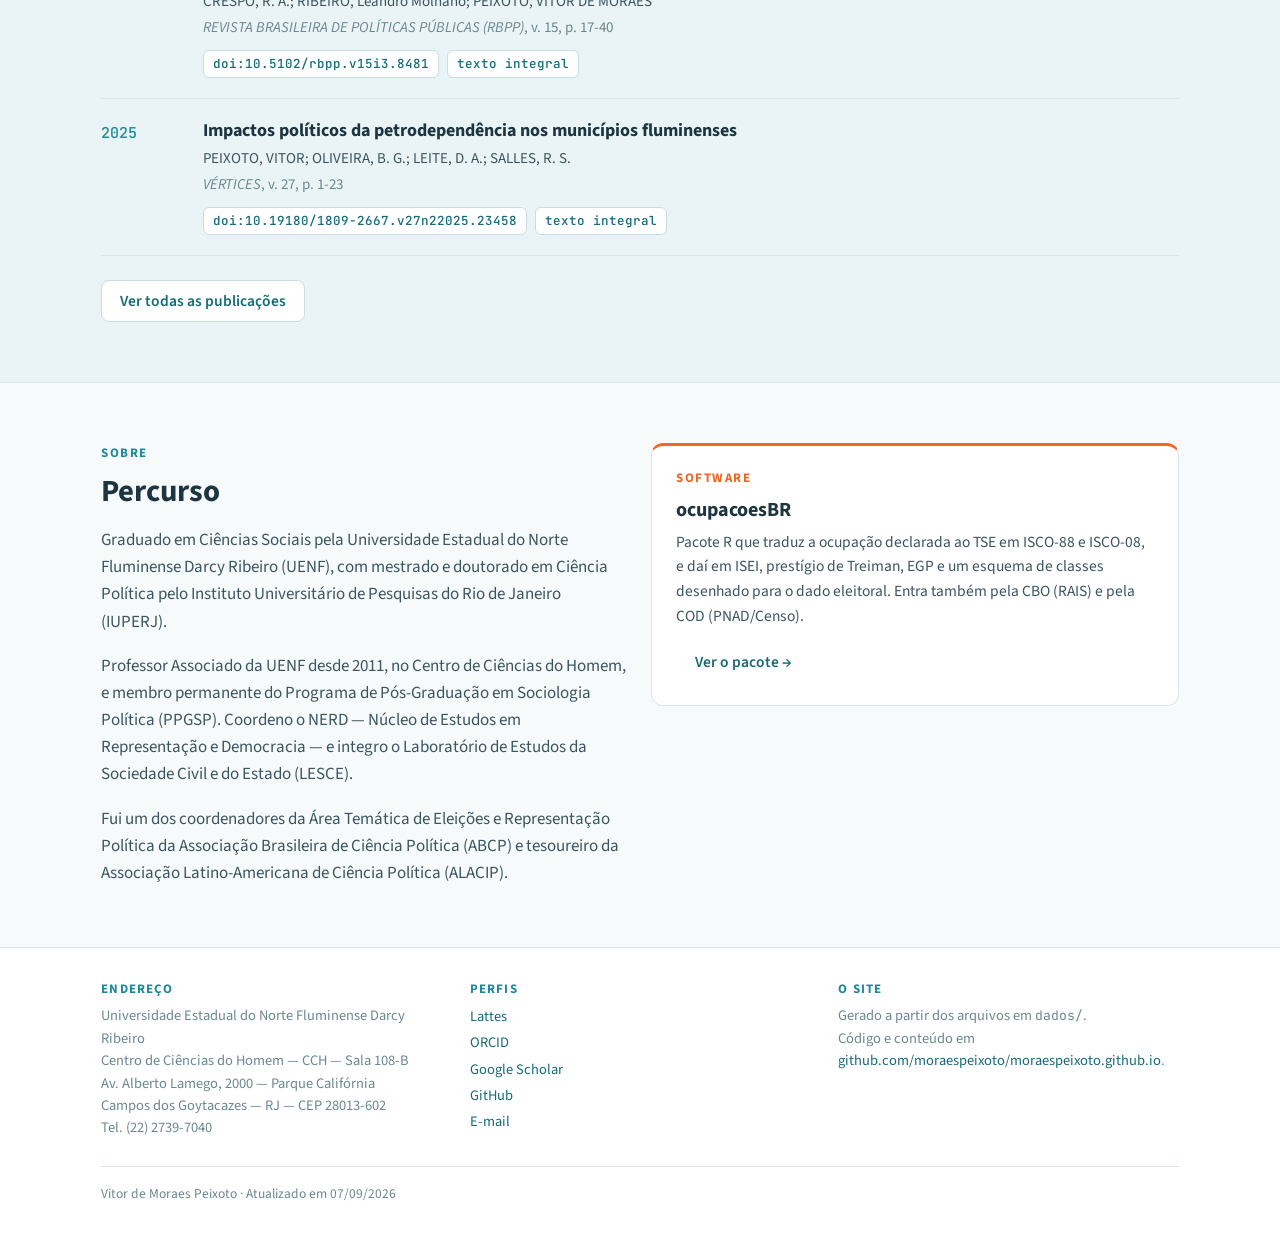
==== commit 449e0eb2: "Tira os preprints da visao geral e dos destaques da home Preprint nao passou por avaliacao de pares," ====
--- a/index.html
+++ b/index.html
@@ -66,15 +66,7 @@
 <div class="vp-wrap vp-secao">
 <span class="vp-kicker vp-kicker-laranja">Em destaque</span>
 <h2>Trabalhos recentes</h2>
-<ul class="vp-lista" style="margin-top:24px"><li class="vp-item" data-tipo="preprint">
-<div class="vp-ano">2026</div>
-<div>
-<p class="vp-item-titulo"><a href="https://doi.org/10.31235/osf.io/b29kg_v1" target="_blank" rel="noopener noreferrer">Da ocupação declarada à posição social: as decisões de medida do pacote ocupacoesBR</a></p>
-<p class="vp-autores">PEIXOTO, Vitor de Moraes</p>
-<p class="vp-veiculo"><em>SocArXiv</em>, v1, depositado em 04/09/2026</p>
-<div class="vp-links"><a class="vp-doi" href="https://doi.org/10.31235/osf.io/b29kg_v1" target="_blank" rel="noopener noreferrer">doi:10.31235/osf.io/b29kg_v1</a><a class="vp-ext" href="https://osf.io/preprints/socarxiv/b29kg_v1" target="_blank" rel="noopener noreferrer">texto integral</a></div>
-</div>
-</li><li class="vp-item" data-tipo="artigo">
+<ul class="vp-lista" style="margin-top:24px"><li class="vp-item" data-tipo="artigo">
 <div class="vp-ano">2026</div>
 <div>
 <p class="vp-item-titulo"><a href="https://doi.org/10.18764/2178-2865v30n1e28015" target="_blank" rel="noopener noreferrer">O rebojo da fome: insegurança alimentar e nutricional entre pescadores artesanais da Bacia de Campos</a></p>
@@ -82,21 +74,29 @@
 <p class="vp-veiculo"><em>Revista de Politica Públicas da UFMA</em>, v. 30, p. 251-None</p>
 <div class="vp-links"><a class="vp-doi" href="https://doi.org/10.18764/2178-2865v30n1e28015" target="_blank" rel="noopener noreferrer">doi:10.18764/2178-2865v30n1e28015</a><a class="vp-ext" href="https://www.periodicoseletronicos.ufma.br/index.php/rppublica/article/view/28015/14960" target="_blank" rel="noopener noreferrer">texto integral</a></div>
 </div>
-</li><li class="vp-item" data-tipo="preprint">
-<div class="vp-ano">2026</div>
+</li><li class="vp-item" data-tipo="artigo">
+<div class="vp-ano">2025</div>
 <div>
-<p class="vp-item-titulo"><a href="https://doi.org/10.2139/ssrn.7107658" target="_blank" rel="noopener noreferrer">Off-Cycle Political Turnover and the School Bureaucracy: Quasi-Experimental Evidence from Brazil&#x27;s Supplementary Elections</a></p>
-<p class="vp-autores">PEIXOTO, Vitor de Moraes; LEITE, Davi Athaydes</p>
-<p class="vp-veiculo"><em>SSRN</em>, depositado em 28/07/2026</p>
-<div class="vp-links"><a class="vp-doi" href="https://doi.org/10.2139/ssrn.7107658" target="_blank" rel="noopener noreferrer">doi:10.2139/ssrn.7107658</a><a class="vp-ext" href="https://ssrn.com/abstract=7107658" target="_blank" rel="noopener noreferrer">texto integral</a></div>
+<p class="vp-item-titulo"><a href="https://doi.org/10.21680/1982-5560.2025v26n2" target="_blank" rel="noopener noreferrer">Bases ideológicas do bolsonarismo nas eleições de 2022: Derrota institucional e avanço da extrema direita no Brasil</a></p>
+<p class="vp-autores">JAEGER, R. L. M.; LEITE, D. A.; PEIXOTO, VÍTOR</p>
+<p class="vp-veiculo"><em>A REVISTA CRONOS</em>, v. 6, p. 85-109</p>
+<div class="vp-links"><a class="vp-doi" href="https://doi.org/10.21680/1982-5560.2025v26n2" target="_blank" rel="noopener noreferrer">doi:10.21680/1982-5560.2025v26n2</a><a class="vp-ext" href="https://periodicos.ufrn.br/cronos/article/view/39259" target="_blank" rel="noopener noreferrer">texto integral</a></div>
 </div>
-</li><li class="vp-item" data-tipo="preprint">
-<div class="vp-ano">2026</div>
+</li><li class="vp-item" data-tipo="artigo">
+<div class="vp-ano">2025</div>
 <div>
-<p class="vp-item-titulo"><a href="https://doi.org/10.31235/osf.io/57xp6_v1" target="_blank" rel="noopener noreferrer">Os três corpos de uma eleição: eleitorado, candidaturas e eleitos no Brasil (1998-2026)</a></p>
-<p class="vp-autores">PEIXOTO, Vitor de Moraes</p>
-<p class="vp-veiculo"><em>SocArXiv</em>, v1, depositado em 05/09/2026</p>
-<div class="vp-links"><a class="vp-doi" href="https://doi.org/10.31235/osf.io/57xp6_v1" target="_blank" rel="noopener noreferrer">doi:10.31235/osf.io/57xp6_v1</a><a class="vp-ext" href="https://osf.io/preprints/socarxiv/57xp6_v1" target="_blank" rel="noopener noreferrer">texto integral</a></div>
+<p class="vp-item-titulo"><a href="https://doi.org/10.5102/rbpp.v15i3.8481" target="_blank" rel="noopener noreferrer">De volta às urnas: As eleições suplementares dos ciclos eleitorais de 2012 e 2016</a></p>
+<p class="vp-autores">CRESPO, R. A.; RIBEIRO, Leandro Molhano; PEIXOTO, VITOR DE MORAES</p>
+<p class="vp-veiculo"><em>REVISTA BRASILEIRA DE POLÍTICAS PÚBLICAS (RBPP)</em>, v. 15, p. 17-40</p>
+<div class="vp-links"><a class="vp-doi" href="https://doi.org/10.5102/rbpp.v15i3.8481" target="_blank" rel="noopener noreferrer">doi:10.5102/rbpp.v15i3.8481</a><a class="vp-ext" href="https://www.publicacoes.uniceub.br/RBPP/article/view/8481/pdf" target="_blank" rel="noopener noreferrer">texto integral</a></div>
+</div>
+</li><li class="vp-item" data-tipo="artigo">
+<div class="vp-ano">2025</div>
+<div>
+<p class="vp-item-titulo"><a href="https://doi.org/10.19180/1809-2667.v27n22025.23458" target="_blank" rel="noopener noreferrer">Impactos políticos da petrodependência nos municípios fluminenses</a></p>
+<p class="vp-autores">PEIXOTO, VITOR; OLIVEIRA, B. G.; LEITE, D. A.; SALLES, R. S.</p>
+<p class="vp-veiculo"><em>VÉRTICES</em>, v. 27, p. 1-23</p>
+<div class="vp-links"><a class="vp-doi" href="https://doi.org/10.19180/1809-2667.v27n22025.23458" target="_blank" rel="noopener noreferrer">doi:10.19180/1809-2667.v27n22025.23458</a><a class="vp-ext" href="https://editoraessentia.iff.edu.br/index.php/vertices/article/view/23458" target="_blank" rel="noopener noreferrer">texto integral</a></div>
 </div>
 </li></ul>
 <p style="margin-top:24px"><a class="vp-btn vp-btn-claro" href="publicacoes.html">Ver todas as publicações</a></p>
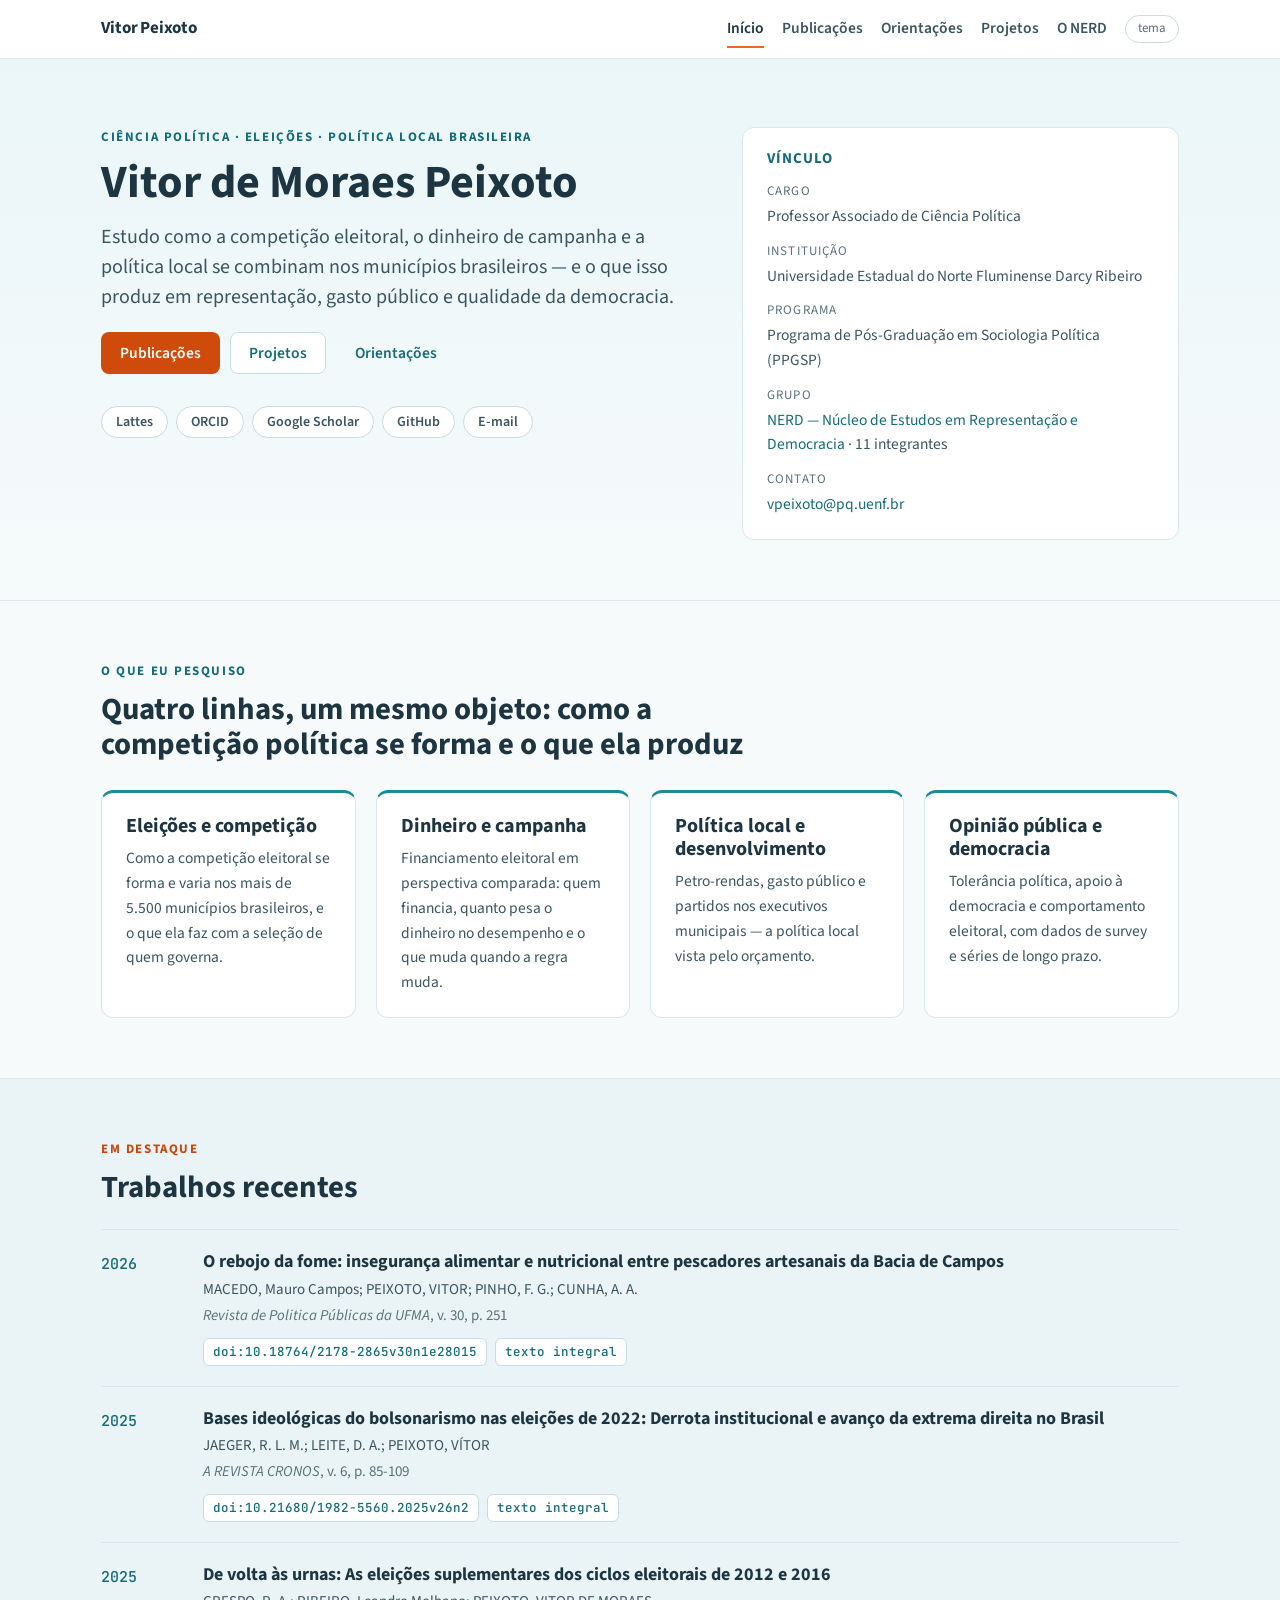
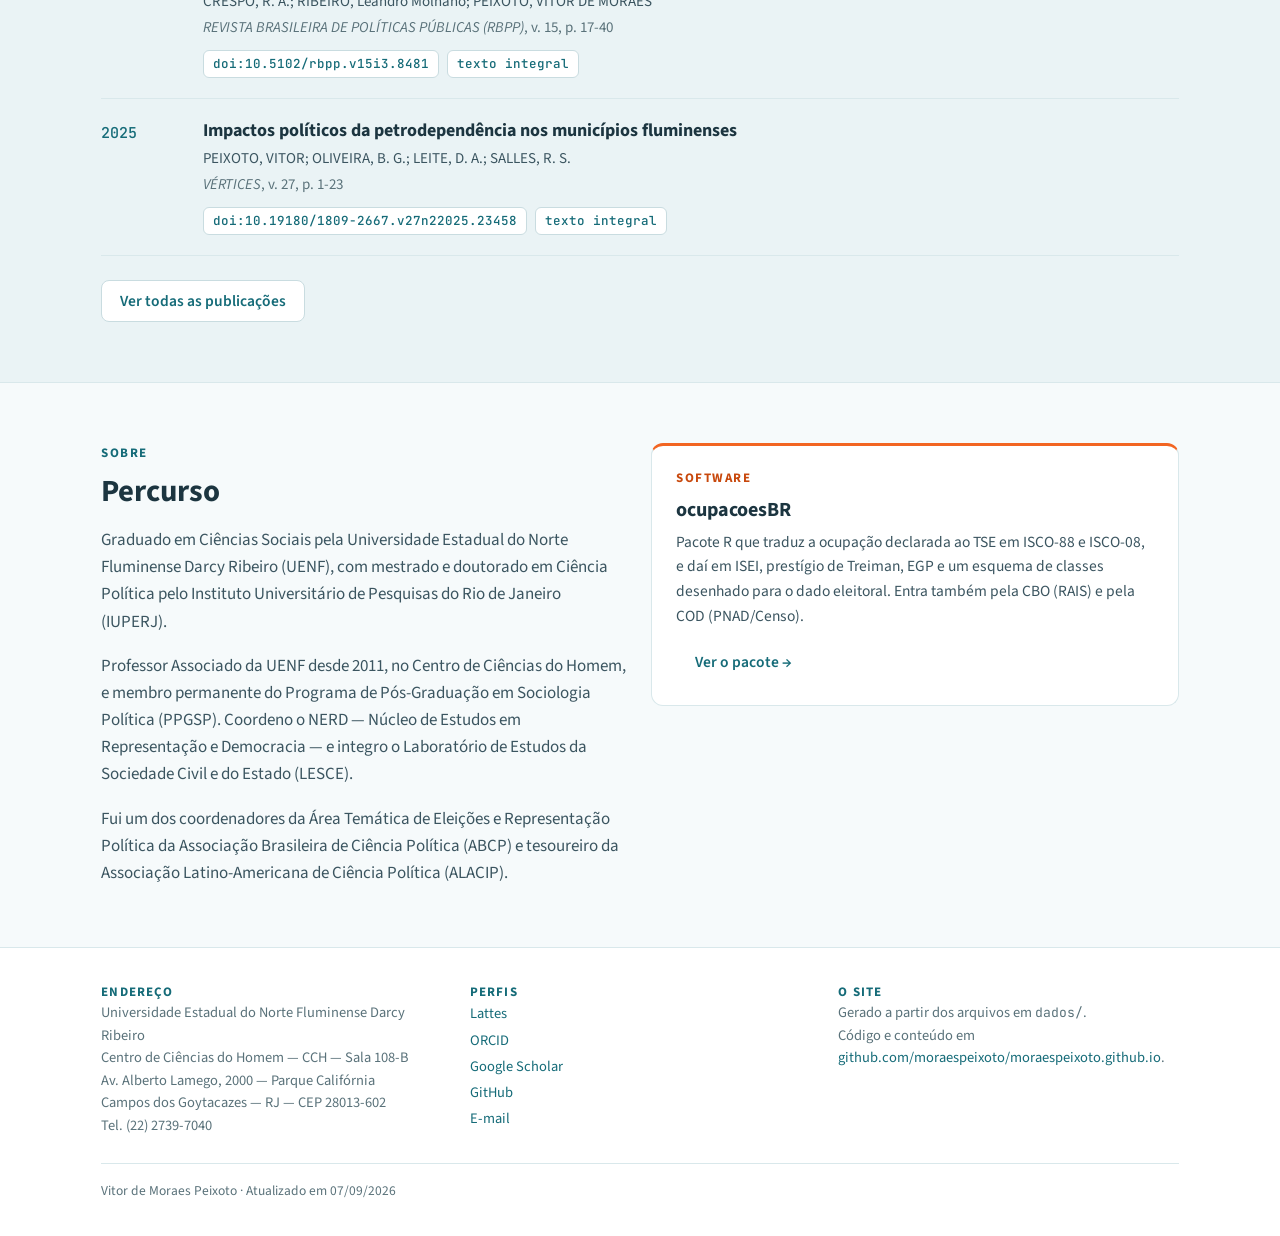
==== commit 53dcf0f5: "Conserta quatro defeitos do gerador 1. "p. 251-None": sem PAGINA-FINAL o f-string de importa_lattes." ====
--- a/index.html
+++ b/index.html
@@ -12,6 +12,14 @@
 <link rel="canonical" href="https://moraespeixoto.github.io/">
 <meta property="og:url" content="https://moraespeixoto.github.io/">
 <link rel="icon" href="fav.png">
+<script>
+(function () {
+  try {
+    var salvo = localStorage.getItem("vp-tema");
+    if (salvo) document.documentElement.setAttribute("data-tema", salvo);
+  } catch (erro) { /* navegacao privada: segue no tema do sistema */ }
+})();
+</script>
 <link rel="preconnect" href="https://fonts.googleapis.com">
 <link rel="preconnect" href="https://fonts.gstatic.com" crossorigin>
 <link rel="stylesheet" href="https://fonts.googleapis.com/css2?family=Source+Sans+3:ital,wght@0,400;0,600;0,700;1,400&family=JetBrains+Mono:wght@400;500&display=swap">
@@ -44,7 +52,7 @@
 <ul class="vp-perfis"><li><a href="http://lattes.cnpq.br/4676437210734787" target="_blank" rel="noopener noreferrer">Lattes</a></li><li><a href="https://orcid.org/0000-0001-6618-3311" target="_blank" rel="noopener noreferrer">ORCID</a></li><li><a href="https://scholar.google.com/citations?user=gIb2-T4AAAAJ" target="_blank" rel="noopener noreferrer">Google Scholar</a></li><li><a href="https://github.com/moraespeixoto" target="_blank" rel="noopener noreferrer">GitHub</a></li><li><a href="mailto:vpeixoto@pq.uenf.br">E-mail</a></li></ul>
 </div>
 <div class="vp-cartao-perfil">
-<h3>Vínculo</h3>
+<p class="vp-cartao-perfil-titulo">Vínculo</p>
 <dl>
 <dt>Cargo</dt><dd>Professor Associado de Ciência Política</dd>
 <dt>Instituição</dt><dd>Universidade Estadual do Norte Fluminense Darcy Ribeiro</dd>
@@ -71,7 +79,7 @@
 <div>
 <p class="vp-item-titulo"><a href="https://doi.org/10.18764/2178-2865v30n1e28015" target="_blank" rel="noopener noreferrer">O rebojo da fome: insegurança alimentar e nutricional entre pescadores artesanais da Bacia de Campos</a></p>
 <p class="vp-autores">MACEDO, Mauro Campos; PEIXOTO, VITOR; PINHO, F. G.; CUNHA, A. A.</p>
-<p class="vp-veiculo"><em>Revista de Politica Públicas da UFMA</em>, v. 30, p. 251-None</p>
+<p class="vp-veiculo"><em>Revista de Politica Públicas da UFMA</em>, v. 30, p. 251</p>
 <div class="vp-links"><a class="vp-doi" href="https://doi.org/10.18764/2178-2865v30n1e28015" target="_blank" rel="noopener noreferrer">doi:10.18764/2178-2865v30n1e28015</a><a class="vp-ext" href="https://www.periodicoseletronicos.ufma.br/index.php/rppublica/article/view/28015/14960" target="_blank" rel="noopener noreferrer">texto integral</a></div>
 </div>
 </li><li class="vp-item" data-tipo="artigo">
@@ -132,7 +140,7 @@
 <div class="vp-wrap">
 <div class="vp-rodape-grid">
 <div>
-<h4>Endereço</h4>
+<p class="vp-rodape-titulo">Endereço</p>
 <p>Universidade Estadual do Norte Fluminense Darcy Ribeiro
 Centro de Ciências do Homem — CCH — Sala 108-B
 Av. Alberto Lamego, 2000 — Parque Califórnia
@@ -140,11 +148,11 @@
 Tel. (22) 2739-7040</p>
 </div>
 <div>
-<h4>Perfis</h4>
+<p class="vp-rodape-titulo">Perfis</p>
 <ul><li><a href="http://lattes.cnpq.br/4676437210734787" target="_blank" rel="noopener noreferrer">Lattes</a></li><li><a href="https://orcid.org/0000-0001-6618-3311" target="_blank" rel="noopener noreferrer">ORCID</a></li><li><a href="https://scholar.google.com/citations?user=gIb2-T4AAAAJ" target="_blank" rel="noopener noreferrer">Google Scholar</a></li><li><a href="https://github.com/moraespeixoto" target="_blank" rel="noopener noreferrer">GitHub</a></li><li><a href="mailto:vpeixoto@pq.uenf.br">E-mail</a></li></ul>
 </div>
 <div>
-<h4>O site</h4>
+<p class="vp-rodape-titulo">O site</p>
 <p>Gerado a partir dos arquivos em <code>dados/</code>.
 Código e conteúdo em <a href="https://github.com/moraespeixoto/moraespeixoto.github.io" target="_blank" rel="noopener noreferrer">github.com/moraespeixoto/moraespeixoto.github.io</a>.</p>
 </div>
@@ -155,10 +163,6 @@
 <script>
 (function () {
   var raiz = document.documentElement;
-  try {
-    var salvo = localStorage.getItem("vp-tema");
-    if (salvo) raiz.setAttribute("data-tema", salvo);
-  } catch (erro) { /* navegacao privada: segue no tema do sistema */ }
   var botao = document.getElementById("vp-tema");
   if (!botao) return;
   botao.addEventListener("click", function () {
--- a/estilo.css
+++ b/estilo.css
@@ -7,6 +7,7 @@
    ========================================================================== */
 
 :root {
+  color-scheme: light;
   --vp-fundo:      #F6FAFB;
   --vp-card:       #FFFFFF;
   --vp-faixa:      #FFFFFF;
@@ -16,7 +17,7 @@
   --vp-borda2:     #C9DCE0;
   --vp-tinta:      #1C3540;
   --vp-texto:      #3B5560;
-  --vp-fraco:      #6B8891;
+  --vp-fraco:      #5A727A;
   --vp-teal:       #1E8A99;
   --vp-teal-esc:   #156B78;
   --vp-laranja:    #F26522;
@@ -25,6 +26,17 @@
   --vp-verde:      #2E9E5B;
   --vp-escuro:     #1C3540;
 
+  /* O laranja da identidade e vivo demais para carregar texto miudo: branco
+     sobre #F26522 da 3,15:1 e o proprio #F26522 sobre o fundo da 3,0:1, ambos
+     abaixo dos 4,5:1 da WCAG AA. Ele continua sendo a cor de acento em bordas,
+     filetes e no anel de foco, onde contraste de texto nao se aplica; onde ha
+     LETRA entram os dois tokens abaixo, que sao o mesmo tom mais fundo. */
+  --vp-laranja-txt:    #C8480C;
+  --vp-btn-fundo:      #CF4B0C;
+  --vp-btn-fundo-alto: #A93D0A;
+  --vp-btn-ink:        #FFFFFF;
+  --vp-sobre-teal:     #FFFFFF;
+
   --vp-fonte: "Source Sans 3", "Source Sans Pro", -apple-system,
               BlinkMacSystemFont, "Segoe UI", Roboto, Helvetica, Arial, sans-serif;
   --vp-mono:  "JetBrains Mono", ui-monospace, SFMono-Regular, "SF Mono",
@@ -33,6 +45,7 @@
 
 @media (prefers-color-scheme: dark) {
   :root:not([data-tema="claro"]) {
+    color-scheme: dark;
     --vp-fundo:      #142731;
     --vp-card:       #1C3540;
     --vp-faixa:      #18303A;
@@ -42,15 +55,24 @@
     --vp-borda2:     #335866;
     --vp-tinta:      #EAF5F7;
     --vp-texto:      #C0D5DC;
-    --vp-fraco:      #8AA6AF;
+    --vp-fraco:      #92AEB7;
     --vp-teal:       #4FB3C1;
     --vp-teal-esc:   #7FC8D3;
     --vp-laranja:    #FF8149;
     --vp-escuro:     #10222B;
+
+    /* No escuro o laranja e claro o bastante para ser letra, e o botao inverte:
+       tinta escura sobre o laranja, que da 6,6:1 em vez dos 2,47:1 do branco. */
+    --vp-laranja-txt:    #FF9061;
+    --vp-btn-fundo:      #FF8149;
+    --vp-btn-fundo-alto: #FFA070;
+    --vp-btn-ink:        #10222B;
+    --vp-sobre-teal:     #10222B;
   }
 }
 
 :root[data-tema="escuro"] {
+  color-scheme: dark;
   --vp-fundo:      #142731;
   --vp-card:       #1C3540;
   --vp-faixa:      #18303A;
@@ -60,11 +82,17 @@
   --vp-borda2:     #335866;
   --vp-tinta:      #EAF5F7;
   --vp-texto:      #C0D5DC;
-  --vp-fraco:      #8AA6AF;
+  --vp-fraco:      #92AEB7;
   --vp-teal:       #4FB3C1;
   --vp-teal-esc:   #7FC8D3;
   --vp-laranja:    #FF8149;
   --vp-escuro:     #10222B;
+
+  --vp-laranja-txt:    #FF9061;
+  --vp-btn-fundo:      #FF8149;
+  --vp-btn-fundo-alto: #FFA070;
+  --vp-btn-ink:        #10222B;
+  --vp-sobre-teal:     #10222B;
 }
 
 *, *::before, *::after { box-sizing: border-box; }
@@ -77,6 +105,7 @@
 [hidden] { display: none !important; }
 
 html { -webkit-text-size-adjust: 100%; scroll-behavior: smooth; }
+@media (prefers-reduced-motion: reduce) { html { scroll-behavior: auto; } }
 
 body {
   margin: 0;
@@ -103,7 +132,7 @@
 p:last-child { margin-bottom: 0; }
 
 a { color: var(--vp-teal-esc); text-decoration: none; }
-a:hover, a:focus-visible { color: var(--vp-laranja); text-decoration: underline; }
+a:hover, a:focus-visible { color: var(--vp-laranja-txt); text-decoration: underline; }
 
 code, kbd { font-family: var(--vp-mono); font-size: 0.9em; }
 
@@ -129,12 +158,14 @@
   font-weight: 700;
   letter-spacing: 0.12em;
   text-transform: uppercase;
-  color: var(--vp-teal);
+  color: var(--vp-teal-esc);
   margin-bottom: 10px;
 }
-.vp-kicker-laranja { color: var(--vp-laranja); }
-
-.vp-lead { font-size: 20px; line-height: 1.5; }
+.vp-kicker-laranja { color: var(--vp-laranja-txt); }
+
+/* Na home o lead vive numa coluna estreita; nas paginas internas ele ocupava
+   o .vp-wrap inteiro, mais de 100 caracteres por linha. */
+.vp-lead { font-size: 20px; line-height: 1.5; max-width: 36em; }
 /* No cabecalho de pagina interna o h1 tem margin 0: a linha de apoio precisa
    do proprio respiro para nao encostar no titulo. */
 .vp-hero h1 + .vp-lead { margin-top: 14px; }
@@ -206,13 +237,26 @@
 }
 .vp-hero-texto > * + * { margin-top: 20px; }
 
+/* Duas correcoes ao ritmo generico acima.
+   1) `.vp-perfis` zera a margem do <ul> (regra de lista, mais abaixo) com a
+      MESMA especificidade de `.vp-hero-texto > * + *`, e vem depois: o
+      margin-top de 20px era anulado e a fileira de chips ficava a ZERO pixel
+      dos botoes. As duas unicas fileiras de caixas da coluna liam-se como um
+      bloco so. Duas classes vencem o seletor generico.
+   2) O kicker ja traz `margin-bottom: 10px`; o 20px do ritmo o afastava do h1
+      so aqui, e o mesmo kicker aparecia a 10px do h1 nas paginas internas. */
+.vp-hero-texto .vp-kicker + h1 { margin-top: 10px; }
+.vp-cta + .vp-perfis { margin-top: 32px; }
+
 .vp-cartao-perfil {
   background: var(--vp-card);
   border: 1px solid var(--vp-borda);
   border-radius: 12px;
   padding: 22px 24px;
 }
-.vp-cartao-perfil h3 { font-size: 15px; letter-spacing: 0.06em; text-transform: uppercase; color: var(--vp-teal); }
+/* Rotulo, nao cabecalho: era um <h3> logo depois do <h1> da home, e o leitor
+   de tela anunciava h1 > h3 > h2. Vira <p> com o mesmo desenho. */
+.vp-cartao-perfil-titulo { margin: 0; font-size: 15px; font-weight: 700; line-height: 1.15; letter-spacing: 0.06em; text-transform: uppercase; color: var(--vp-teal-esc); }
 .vp-cartao-perfil dl { margin: 14px 0 0; }
 .vp-cartao-perfil dt { font-size: 13px; text-transform: uppercase; letter-spacing: 0.08em; color: var(--vp-fraco); margin-top: 12px; }
 .vp-cartao-perfil dd { margin: 2px 0 0; font-size: 15.5px; }
@@ -230,12 +274,12 @@
   line-height: 1.3;
 }
 .vp-btn:hover { text-decoration: none; }
-.vp-btn-laranja { background: var(--vp-laranja); color: #fff; }
-.vp-btn-laranja:hover { background: #d8551a; color: #fff; }
+.vp-btn-laranja { background: var(--vp-btn-fundo); color: var(--vp-btn-ink); }
+.vp-btn-laranja:hover { background: var(--vp-btn-fundo-alto); color: var(--vp-btn-ink); }
 .vp-btn-claro { background: var(--vp-card); color: var(--vp-teal-esc); border-color: var(--vp-borda2); }
 .vp-btn-claro:hover { border-color: var(--vp-teal); color: var(--vp-teal); }
 .vp-btn-nu { color: var(--vp-teal-esc); }
-.vp-btn-nu:hover { color: var(--vp-laranja); }
+.vp-btn-nu:hover { color: var(--vp-laranja-txt); }
 
 /* --- perfis (chips de identificador) -------------------------------------- */
 
@@ -284,7 +328,7 @@
   padding: 5px 15px;
 }
 .vp-filtro:hover { border-color: var(--vp-teal); color: var(--vp-teal); }
-.vp-filtro[aria-pressed="true"] { background: var(--vp-teal); border-color: var(--vp-teal); color: #fff; }
+.vp-filtro[aria-pressed="true"] { background: var(--vp-teal); border-color: var(--vp-teal); color: var(--vp-sobre-teal); }
 
 .vp-lista { list-style: none; margin: 0; padding: 0; }
 .vp-item {
@@ -300,12 +344,12 @@
   font-family: var(--vp-mono);
   font-size: 15px;
   font-weight: 500;
-  color: var(--vp-teal);
+  color: var(--vp-teal-esc);
   padding-top: 2px;
 }
 .vp-item-titulo { font-size: 18px; font-weight: 700; color: var(--vp-tinta); margin: 0 0 4px; line-height: 1.3; }
 .vp-item-titulo a { color: inherit; }
-.vp-item-titulo a:hover { color: var(--vp-laranja); }
+.vp-item-titulo a:hover { color: var(--vp-laranja-txt); }
 .vp-autores { font-size: 15px; color: var(--vp-texto); margin: 0 0 2px; }
 .vp-veiculo { font-size: 15px; color: var(--vp-fraco); margin: 0; }
 .vp-veiculo em { font-style: italic; }
@@ -322,16 +366,16 @@
   color: var(--vp-teal-esc);
   background: var(--vp-card);
 }
-.vp-doi:hover, .vp-ext:hover { border-color: var(--vp-laranja); color: var(--vp-laranja); text-decoration: none; }
+.vp-doi:hover, .vp-ext:hover { border-color: var(--vp-laranja-txt); color: var(--vp-laranja-txt); text-decoration: none; }
 
 .vp-tag {
   display: inline-block;
-  font-size: 11.5px;
+  font-size: 12px;
   font-weight: 700;
   letter-spacing: 0.08em;
   text-transform: uppercase;
-  color: var(--vp-laranja);
-  border: 1px solid var(--vp-laranja);
+  color: var(--vp-laranja-txt);
+  border: 1px solid var(--vp-laranja-txt);
   border-radius: 4px;
   padding: 0 6px;
   vertical-align: 2px;
@@ -345,7 +389,7 @@
   color: var(--vp-fraco);
   font-size: 15.5px;
 }
-.vp-vazio code { color: var(--vp-teal); }
+.vp-vazio code { color: var(--vp-teal-esc); }
 
 /* --- membros -------------------------------------------------------------- */
 
@@ -373,7 +417,7 @@
   color: var(--vp-teal); background: var(--vp-sup);
 }
 .vp-membro h3 { font-size: 17px; margin-bottom: 2px; }
-.vp-membro .vp-papel { font-size: 12.5px; font-weight: 700; letter-spacing: 0.08em; text-transform: uppercase; color: var(--vp-teal); }
+.vp-membro .vp-papel { font-size: 12.5px; font-weight: 700; letter-spacing: 0.08em; text-transform: uppercase; color: var(--vp-teal-esc); }
 .vp-membro .vp-vinculo { font-size: 14.5px; color: var(--vp-fraco); margin: 8px 0 0; white-space: pre-line; line-height: 1.45; }
 .vp-membro .vp-contato { margin-top: 10px; font-size: 13.5px; display: flex; flex-wrap: wrap; gap: 10px; }
 
@@ -402,7 +446,7 @@
   color: var(--vp-fraco);
 }
 .vp-rodape-grid { display: grid; grid-template-columns: repeat(3, minmax(0, 1fr)); gap: 28px; }
-.vp-rodape h4 { font-size: 13px; letter-spacing: 0.09em; text-transform: uppercase; color: var(--vp-teal); margin-bottom: 8px; }
+.vp-rodape-titulo { margin: 0 0 8px; font-size: 13px; font-weight: 700; line-height: 1.15; letter-spacing: 0.09em; text-transform: uppercase; color: var(--vp-teal-esc); }
 .vp-rodape p { margin: 0; white-space: pre-line; line-height: 1.55; }
 .vp-rodape ul { list-style: none; margin: 0; padding: 0; }
 .vp-rodape li { margin-bottom: 3px; }
@@ -415,6 +459,12 @@
   .vp-grade-4 { grid-template-columns: repeat(2, minmax(0, 1fr)); }
   .vp-grade-3 { grid-template-columns: repeat(2, minmax(0, 1fr)); }
   .vp-rodape-grid { grid-template-columns: minmax(0, 1fr); }
+}
+
+/* A grade de dois so cabia em duas colunas ate aqui: em 700px de tela dava
+   271px de texto por cartao, uns 30 caracteres por linha. */
+@media (max-width: 800px) {
+  .vp-grade-2 { grid-template-columns: minmax(0, 1fr); }
 }
 
 @media (max-width: 640px) {
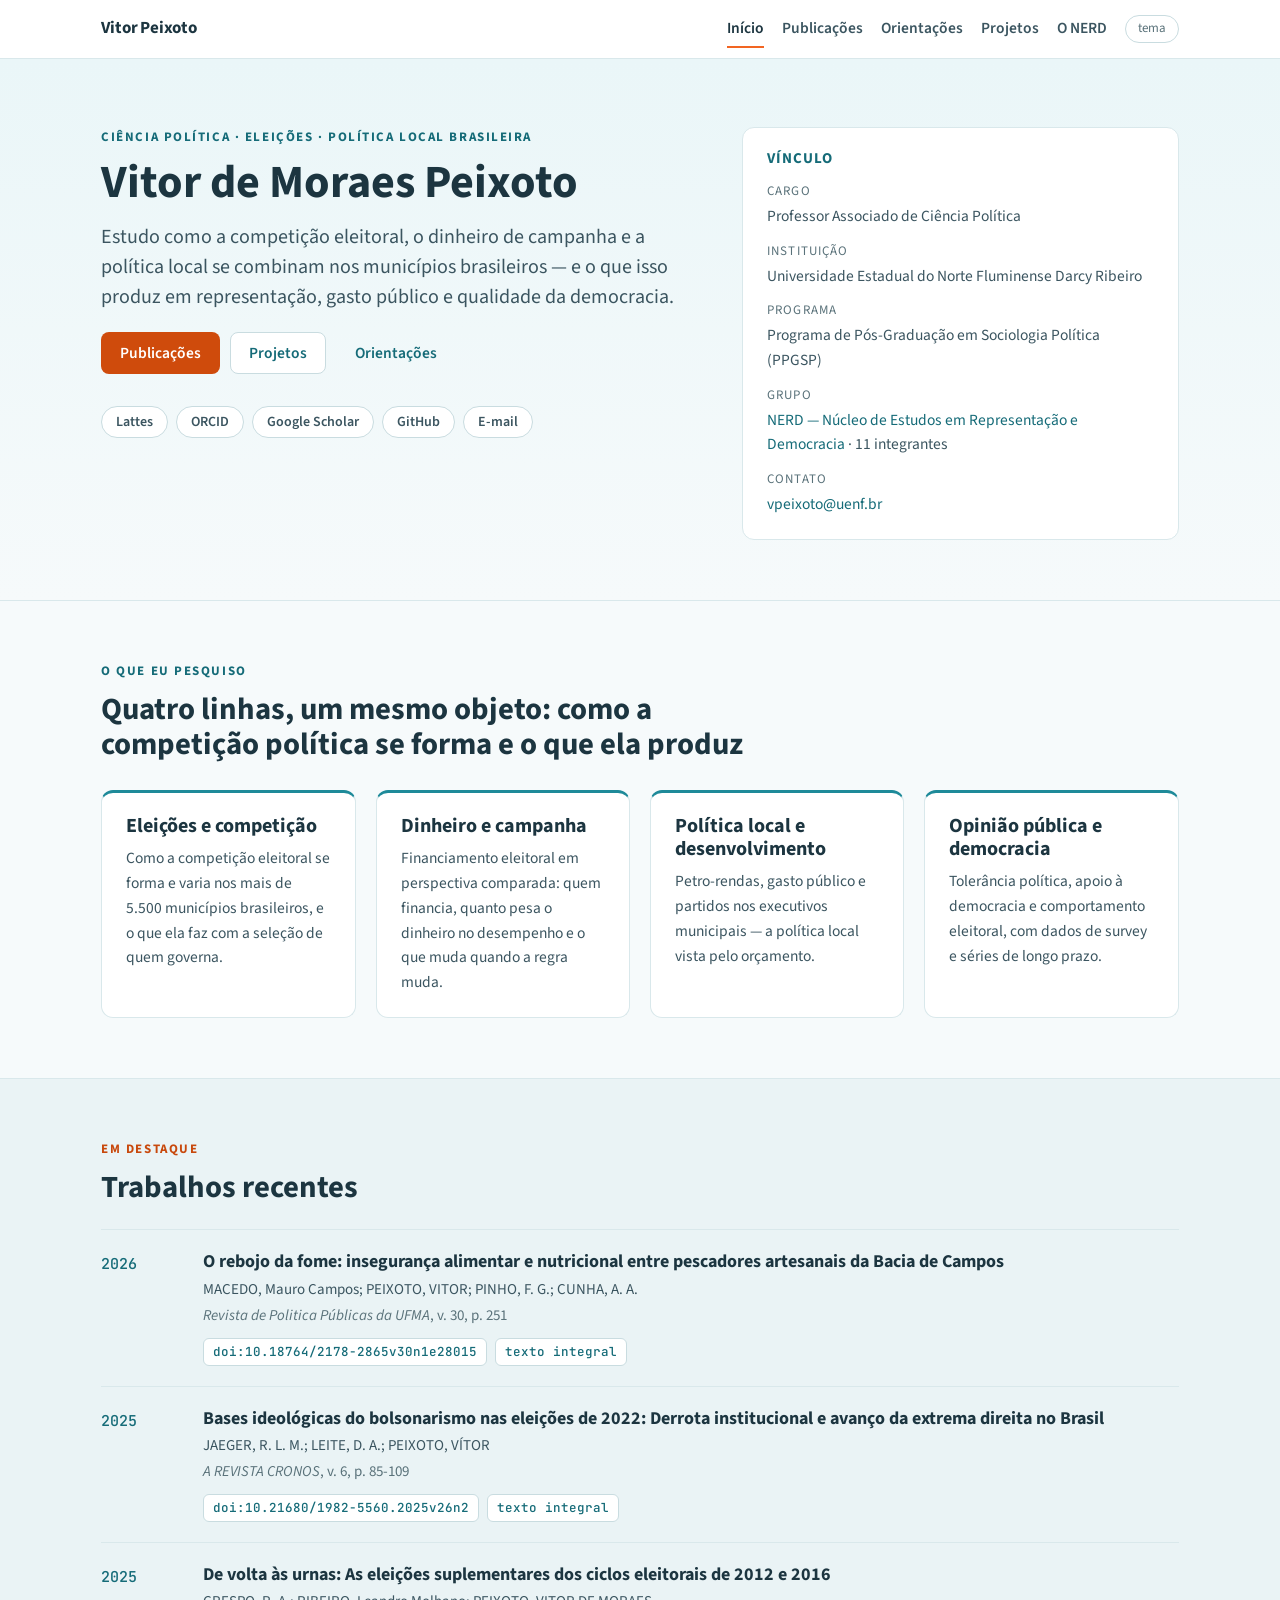
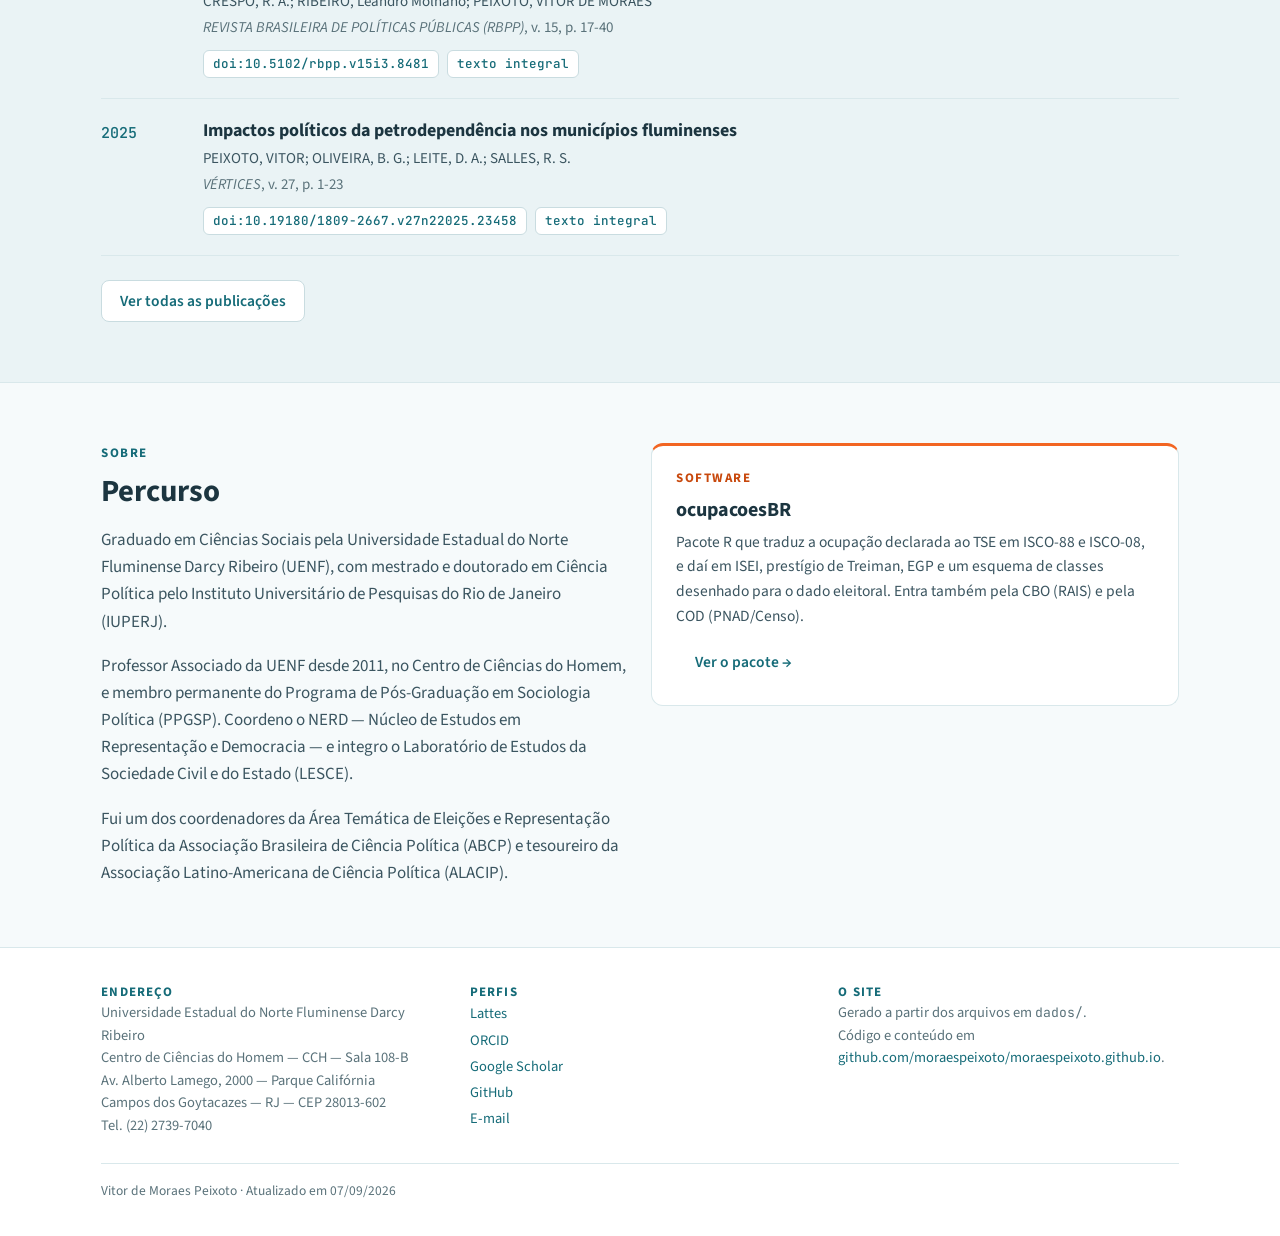
==== commit ad91a730: "Troca o e-mail de contato para vpeixoto@uenf.br Substitui vpeixoto@pq.uenf.br no cartao de contato, " ====
--- a/index.html
+++ b/index.html
@@ -49,7 +49,7 @@
 <a class="vp-btn vp-btn-claro" href="projetos.html">Projetos</a>
 <a class="vp-btn vp-btn-nu" href="orientacoes.html">Orientações</a>
 </div>
-<ul class="vp-perfis"><li><a href="http://lattes.cnpq.br/4676437210734787" target="_blank" rel="noopener noreferrer">Lattes</a></li><li><a href="https://orcid.org/0000-0001-6618-3311" target="_blank" rel="noopener noreferrer">ORCID</a></li><li><a href="https://scholar.google.com/citations?user=gIb2-T4AAAAJ" target="_blank" rel="noopener noreferrer">Google Scholar</a></li><li><a href="https://github.com/moraespeixoto" target="_blank" rel="noopener noreferrer">GitHub</a></li><li><a href="mailto:vpeixoto@pq.uenf.br">E-mail</a></li></ul>
+<ul class="vp-perfis"><li><a href="http://lattes.cnpq.br/4676437210734787" target="_blank" rel="noopener noreferrer">Lattes</a></li><li><a href="https://orcid.org/0000-0001-6618-3311" target="_blank" rel="noopener noreferrer">ORCID</a></li><li><a href="https://scholar.google.com/citations?user=gIb2-T4AAAAJ" target="_blank" rel="noopener noreferrer">Google Scholar</a></li><li><a href="https://github.com/moraespeixoto" target="_blank" rel="noopener noreferrer">GitHub</a></li><li><a href="mailto:vpeixoto@uenf.br">E-mail</a></li></ul>
 </div>
 <div class="vp-cartao-perfil">
 <p class="vp-cartao-perfil-titulo">Vínculo</p>
@@ -58,7 +58,7 @@
 <dt>Instituição</dt><dd>Universidade Estadual do Norte Fluminense Darcy Ribeiro</dd>
 <dt>Programa</dt><dd>Programa de Pós-Graduação em Sociologia Política (PPGSP)</dd>
 <dt>Grupo</dt><dd><a href="nerd.html">NERD — Núcleo de Estudos em Representação e Democracia</a> · 11 integrantes</dd>
-<dt>Contato</dt><dd><a href="mailto:vpeixoto@pq.uenf.br">vpeixoto@pq.uenf.br</a></dd>
+<dt>Contato</dt><dd><a href="mailto:vpeixoto@uenf.br">vpeixoto@uenf.br</a></dd>
 </dl>
 </div>
 </div>
@@ -149,7 +149,7 @@
 </div>
 <div>
 <p class="vp-rodape-titulo">Perfis</p>
-<ul><li><a href="http://lattes.cnpq.br/4676437210734787" target="_blank" rel="noopener noreferrer">Lattes</a></li><li><a href="https://orcid.org/0000-0001-6618-3311" target="_blank" rel="noopener noreferrer">ORCID</a></li><li><a href="https://scholar.google.com/citations?user=gIb2-T4AAAAJ" target="_blank" rel="noopener noreferrer">Google Scholar</a></li><li><a href="https://github.com/moraespeixoto" target="_blank" rel="noopener noreferrer">GitHub</a></li><li><a href="mailto:vpeixoto@pq.uenf.br">E-mail</a></li></ul>
+<ul><li><a href="http://lattes.cnpq.br/4676437210734787" target="_blank" rel="noopener noreferrer">Lattes</a></li><li><a href="https://orcid.org/0000-0001-6618-3311" target="_blank" rel="noopener noreferrer">ORCID</a></li><li><a href="https://scholar.google.com/citations?user=gIb2-T4AAAAJ" target="_blank" rel="noopener noreferrer">Google Scholar</a></li><li><a href="https://github.com/moraespeixoto" target="_blank" rel="noopener noreferrer">GitHub</a></li><li><a href="mailto:vpeixoto@uenf.br">E-mail</a></li></ul>
 </div>
 <div>
 <p class="vp-rodape-titulo">O site</p>
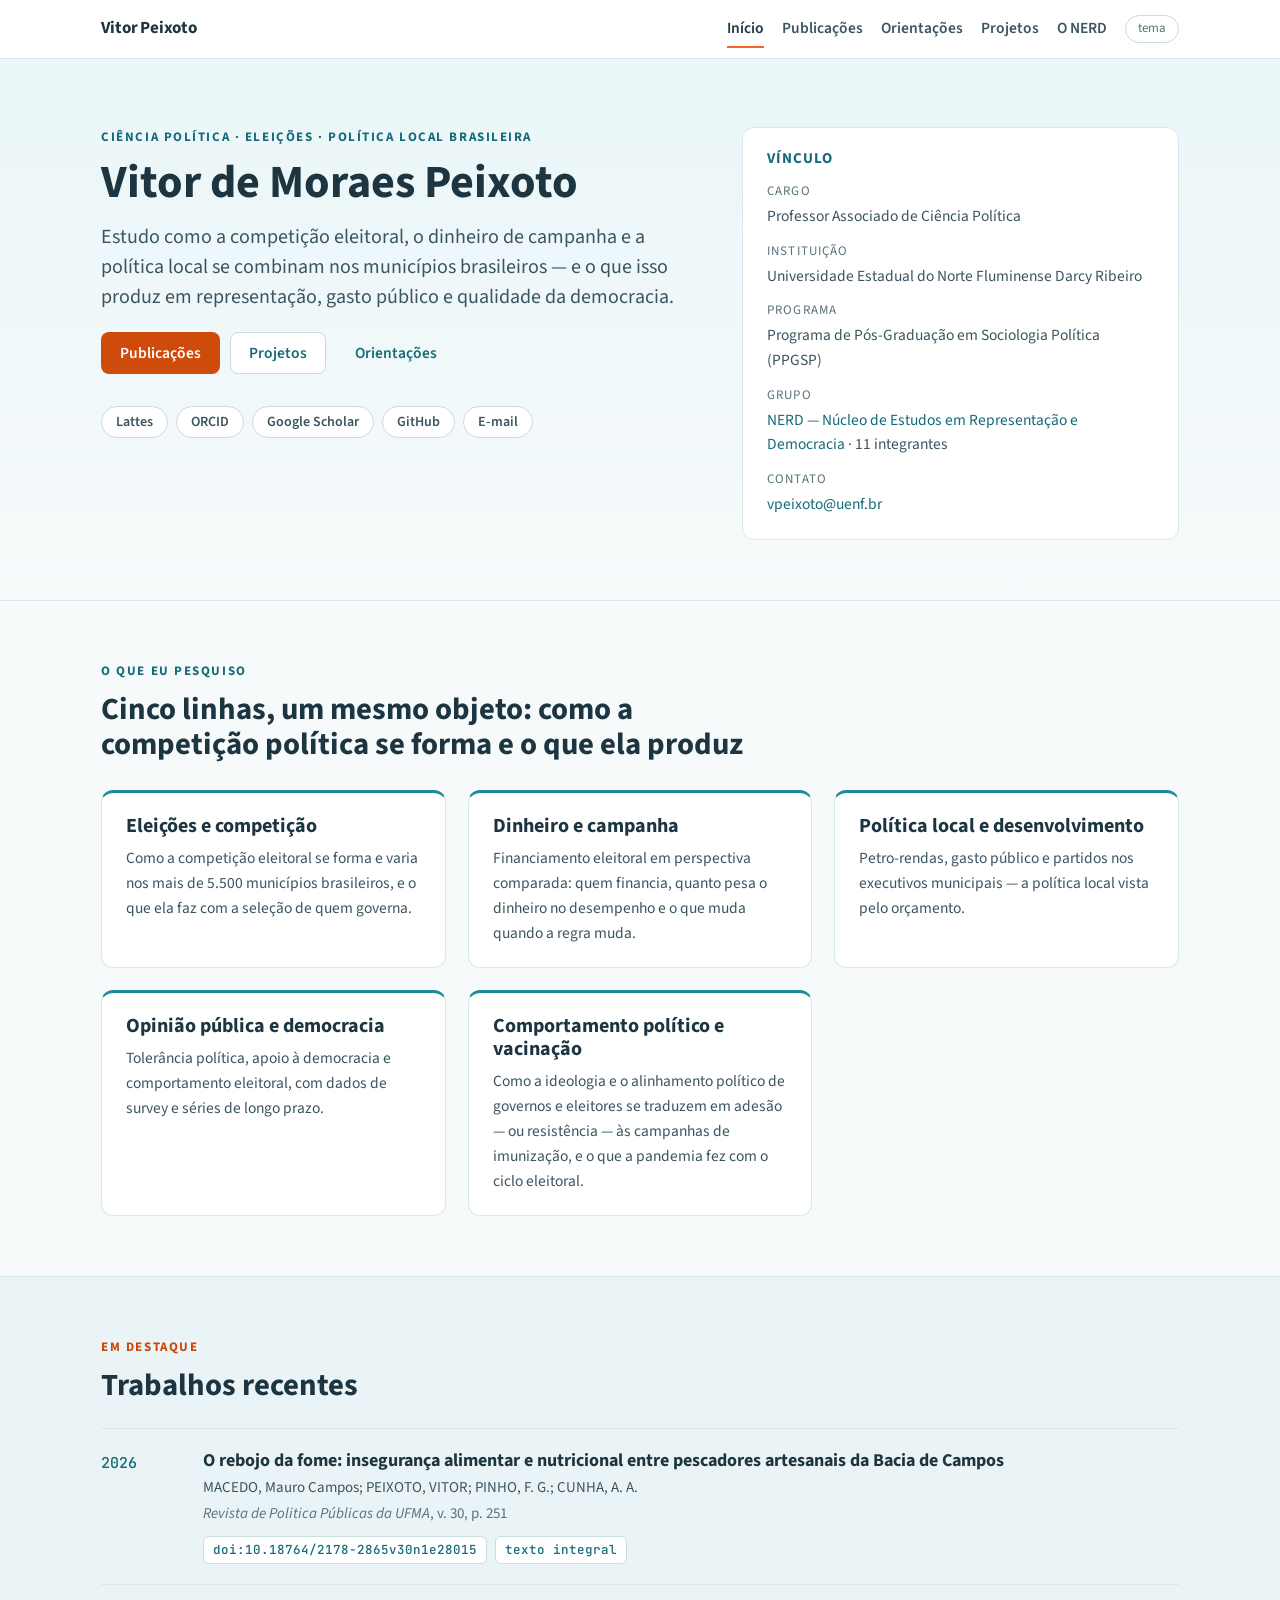
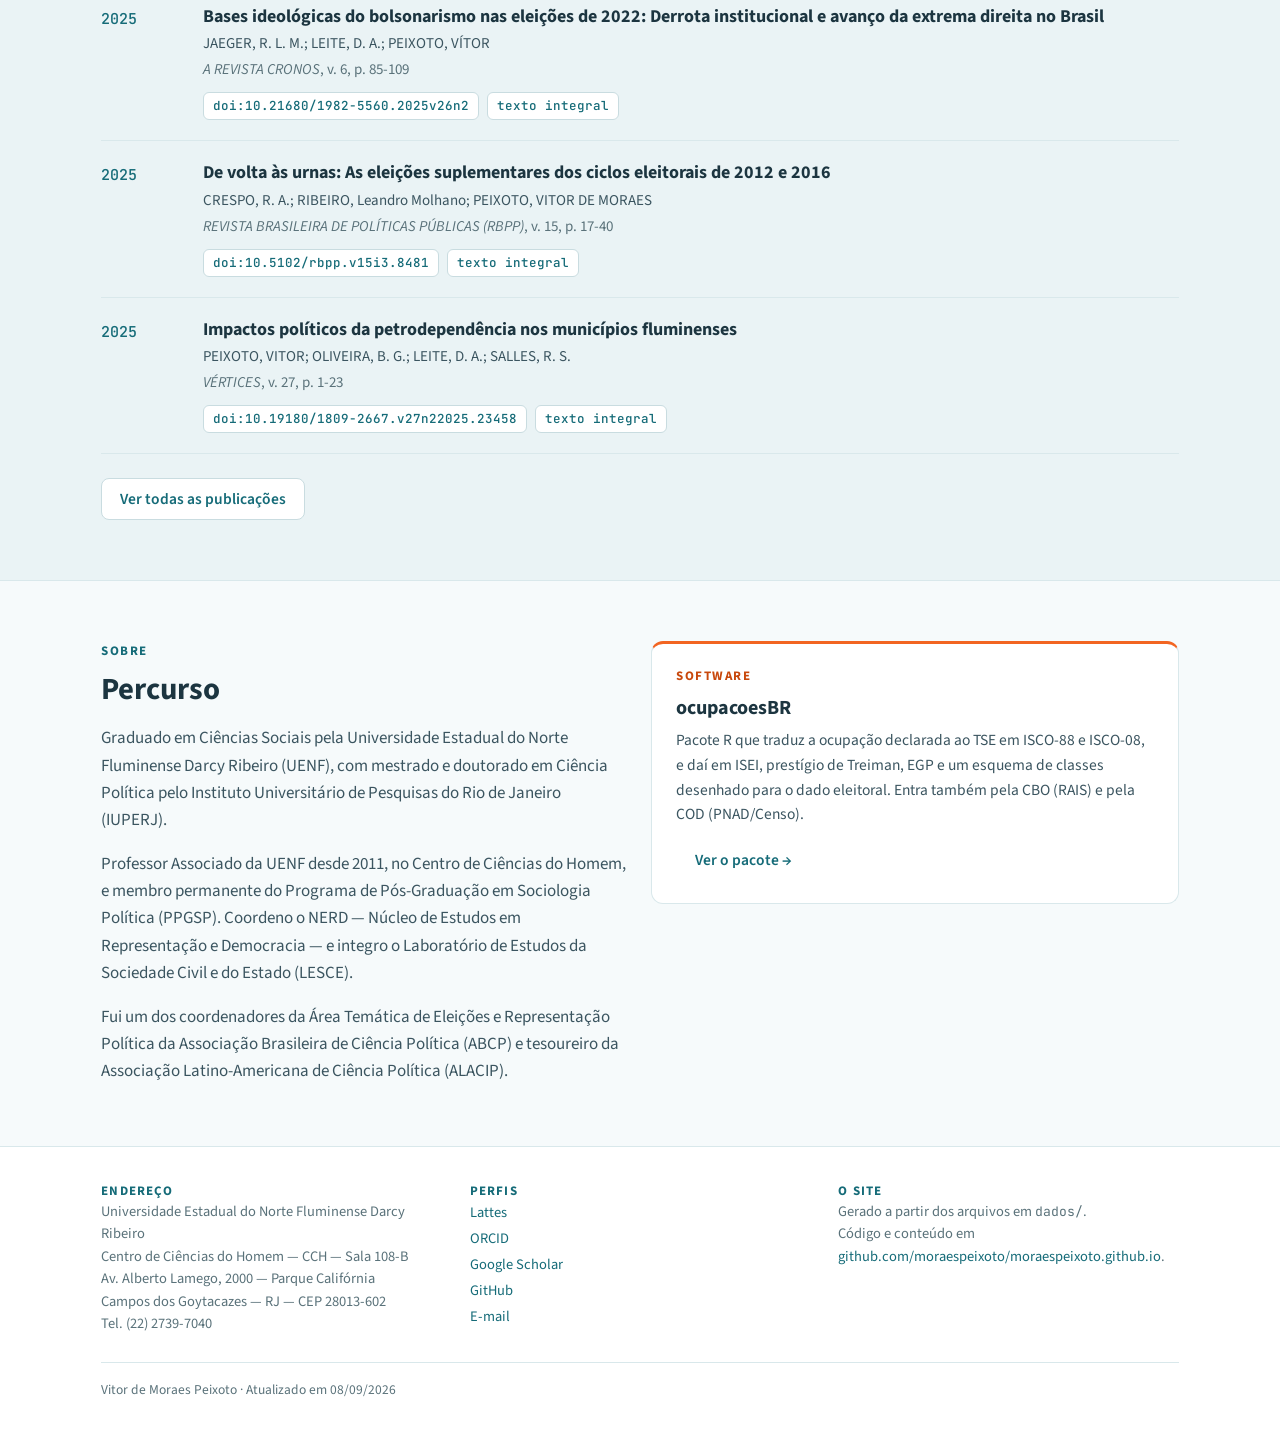
==== commit 107def4a: "Acrescenta a linha de comportamento politico e vacinacao Faltava na home a linha que sustenta o proj" ====
--- a/index.html
+++ b/index.html
@@ -66,8 +66,8 @@
 
 <div class="vp-wrap vp-secao">
 <span class="vp-kicker">O que eu pesquiso</span>
-<h2>Quatro linhas, um mesmo objeto: como a competição política se forma e o que ela produz</h2>
-<div class="vp-grade-4" style="margin-top:28px"><div class="vp-card vp-card-teal"><h3>Eleições e competição</h3><p>Como a competição eleitoral se forma e varia nos mais de 5.500 municípios brasileiros, e o que ela faz com a seleção de quem governa.</p></div><div class="vp-card vp-card-teal"><h3>Dinheiro e campanha</h3><p>Financiamento eleitoral em perspectiva comparada: quem financia, quanto pesa o dinheiro no desempenho e o que muda quando a regra muda.</p></div><div class="vp-card vp-card-teal"><h3>Política local e desenvolvimento</h3><p>Petro-rendas, gasto público e partidos nos executivos municipais — a política local vista pelo orçamento.</p></div><div class="vp-card vp-card-teal"><h3>Opinião pública e democracia</h3><p>Tolerância política, apoio à democracia e comportamento eleitoral, com dados de survey e séries de longo prazo.</p></div></div>
+<h2>Cinco linhas, um mesmo objeto: como a competição política se forma e o que ela produz</h2>
+<div class="vp-grade-3" style="margin-top:28px"><div class="vp-card vp-card-teal"><h3>Eleições e competição</h3><p>Como a competição eleitoral se forma e varia nos mais de 5.500 municípios brasileiros, e o que ela faz com a seleção de quem governa.</p></div><div class="vp-card vp-card-teal"><h3>Dinheiro e campanha</h3><p>Financiamento eleitoral em perspectiva comparada: quem financia, quanto pesa o dinheiro no desempenho e o que muda quando a regra muda.</p></div><div class="vp-card vp-card-teal"><h3>Política local e desenvolvimento</h3><p>Petro-rendas, gasto público e partidos nos executivos municipais — a política local vista pelo orçamento.</p></div><div class="vp-card vp-card-teal"><h3>Opinião pública e democracia</h3><p>Tolerância política, apoio à democracia e comportamento eleitoral, com dados de survey e séries de longo prazo.</p></div><div class="vp-card vp-card-teal"><h3>Comportamento político e vacinação</h3><p>Como a ideologia e o alinhamento político de governos e eleitores se traduzem em adesão — ou resistência — às campanhas de imunização, e o que a pandemia fez com o ciclo eleitoral.</p></div></div>
 </div>
 
 <div class="vp-secao-sup">
@@ -157,7 +157,7 @@
 Código e conteúdo em <a href="https://github.com/moraespeixoto/moraespeixoto.github.io" target="_blank" rel="noopener noreferrer">github.com/moraespeixoto/moraespeixoto.github.io</a>.</p>
 </div>
 </div>
-<div class="vp-rodape-fim">Vitor de Moraes Peixoto · Atualizado em 07/09/2026</div>
+<div class="vp-rodape-fim">Vitor de Moraes Peixoto · Atualizado em 08/09/2026</div>
 </div>
 </footer>
 <script>
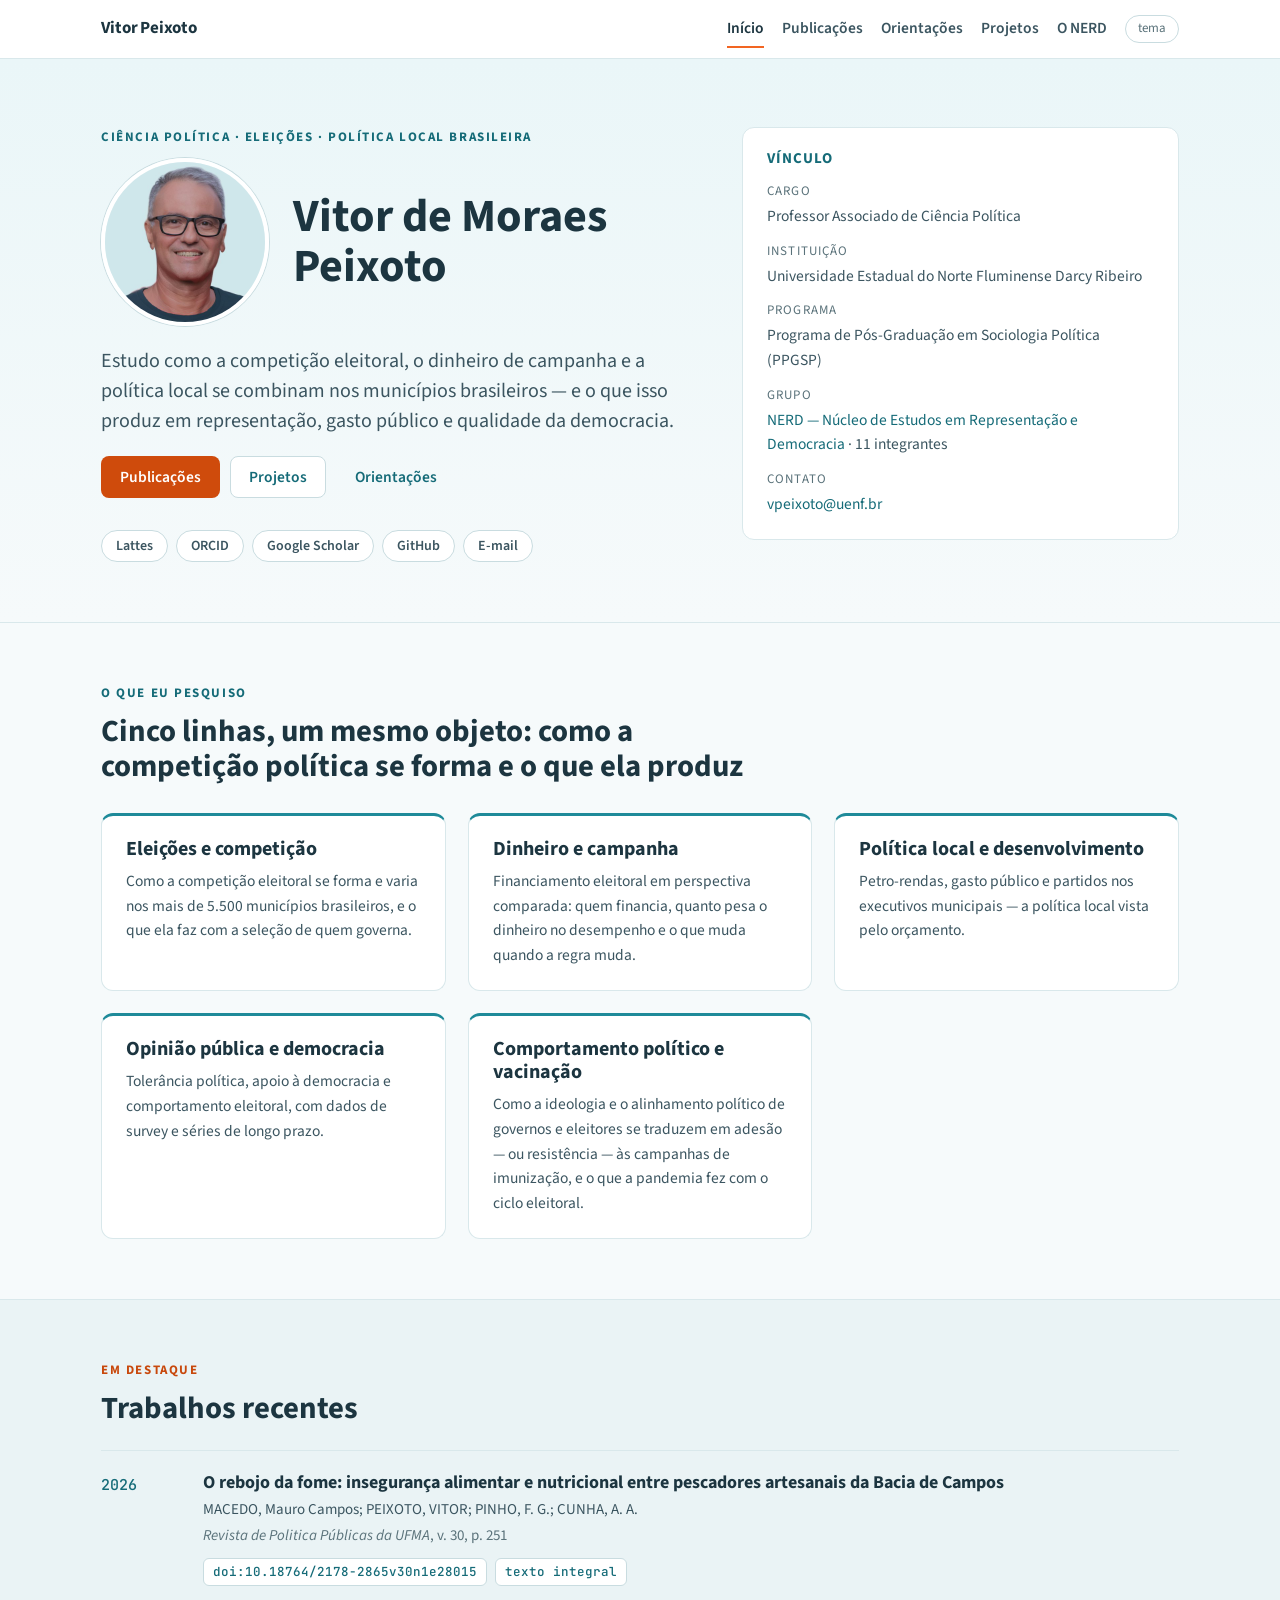
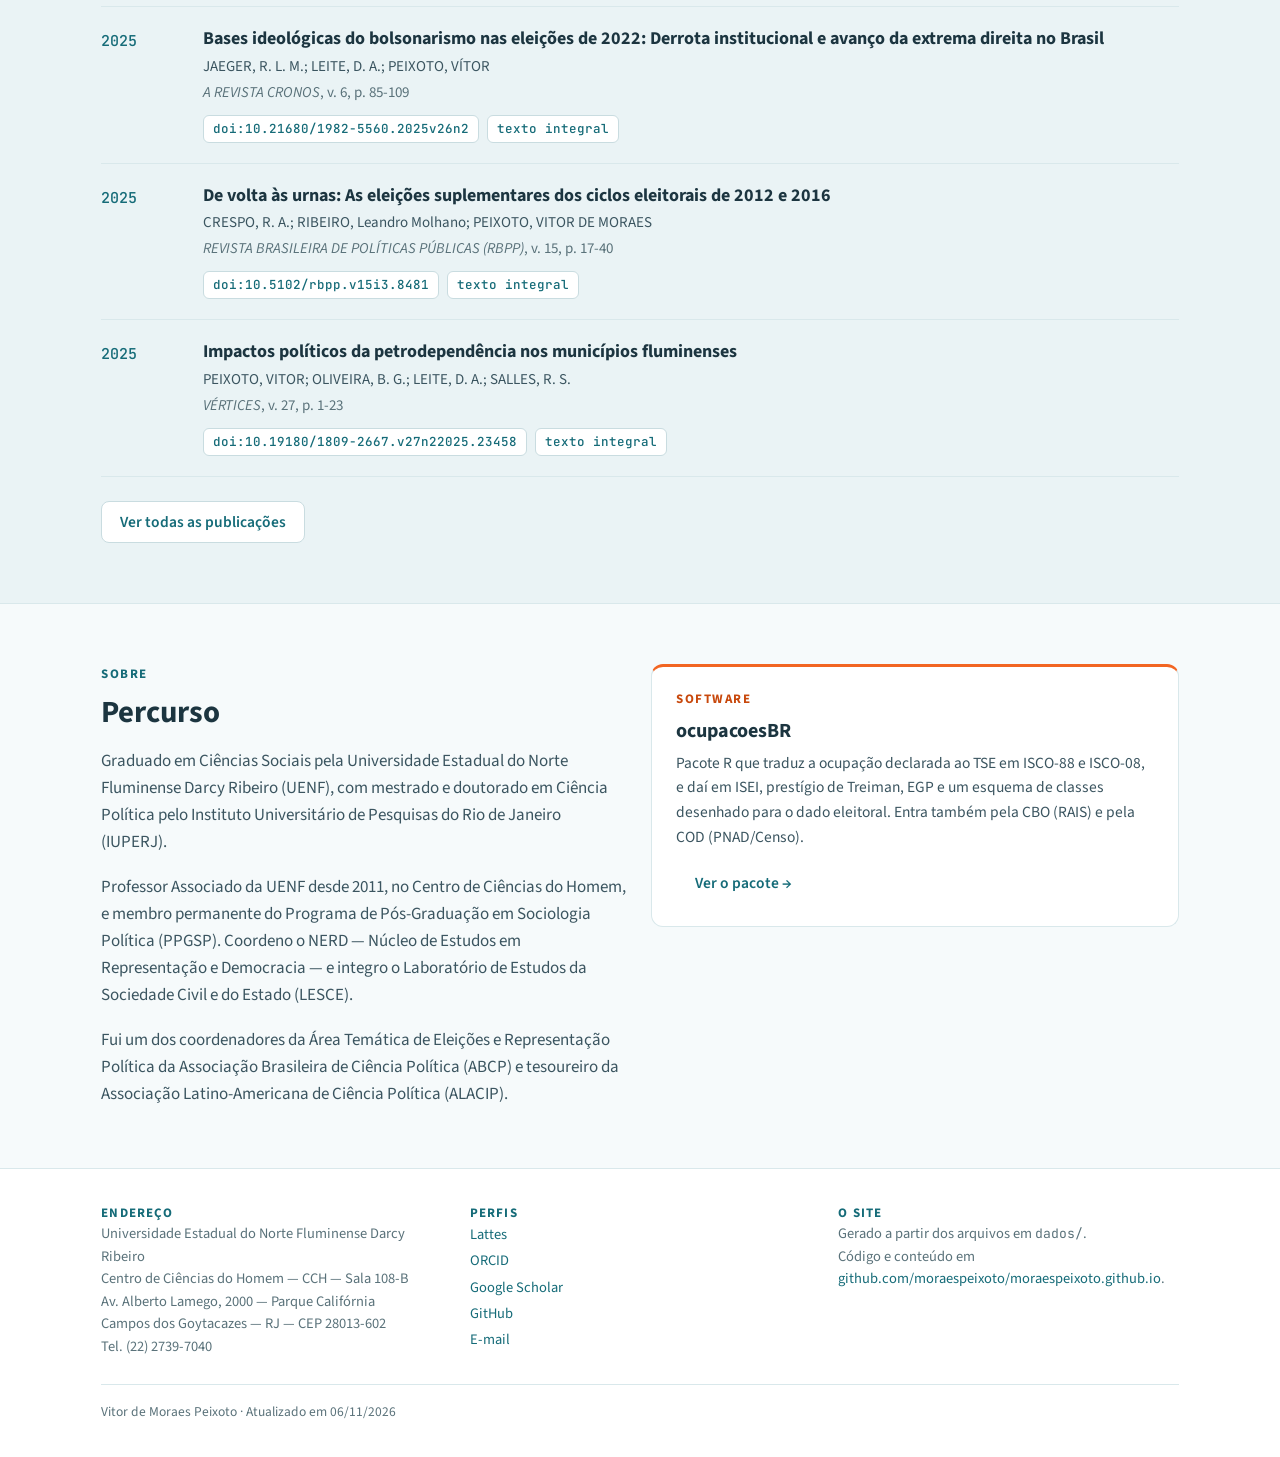
==== commit ed336315: "Poe o retrato redondo ao lado do nome na pagina inicial Foto com fundo azul-claro liso e camisa em a" ====
--- a/index.html
+++ b/index.html
@@ -42,7 +42,7 @@
 <div class="vp-wrap vp-hero-grid">
 <div class="vp-hero-texto">
 <span class="vp-kicker">Ciência política · eleições · política local brasileira</span>
-<h1>Vitor de Moraes Peixoto</h1>
+<div class="vp-hero-nome"><img class="vp-foto" src="fotos/vitor.jpg" width="168" height="168" alt="Vitor de Moraes Peixoto"><h1>Vitor de Moraes Peixoto</h1></div>
 <p class="vp-lead">Estudo como a competição eleitoral, o dinheiro de campanha e a política local se combinam nos municípios brasileiros — e o que isso produz em representação, gasto público e qualidade da democracia.</p>
 <div class="vp-cta">
 <a class="vp-btn vp-btn-laranja" href="publicacoes.html">Publicações</a>
@@ -157,7 +157,7 @@
 Código e conteúdo em <a href="https://github.com/moraespeixoto/moraespeixoto.github.io" target="_blank" rel="noopener noreferrer">github.com/moraespeixoto/moraespeixoto.github.io</a>.</p>
 </div>
 </div>
-<div class="vp-rodape-fim">Vitor de Moraes Peixoto · Atualizado em 08/09/2026</div>
+<div class="vp-rodape-fim">Vitor de Moraes Peixoto · Atualizado em 06/11/2026</div>
 </div>
 </footer>
 <script>
--- a/estilo.css
+++ b/estilo.css
@@ -248,6 +248,24 @@
 .vp-hero-texto .vp-kicker + h1 { margin-top: 10px; }
 .vp-cta + .vp-perfis { margin-top: 32px; }
 
+/* Retrato da home: redondo, ao lado do nome; quebra para cima do nome quando
+   nao cabe. O aro usa a cor do cartao, entao acompanha o tema. */
+.vp-hero-texto .vp-kicker + .vp-hero-nome { margin-top: 10px; }
+.vp-hero-nome { display: flex; flex-wrap: wrap; align-items: center; gap: 18px 24px; }
+.vp-hero-nome h1 { margin: 0; flex: 1 1 280px; }
+.vp-foto {
+  width: 168px;
+  height: 168px;
+  border-radius: 50%;
+  object-fit: cover;
+  flex: none;
+  border: 4px solid var(--vp-card);
+  box-shadow: 0 0 0 1px var(--vp-borda2);
+}
+@media (max-width: 640px) {
+  .vp-foto { width: 128px; height: 128px; }
+}
+
 .vp-cartao-perfil {
   background: var(--vp-card);
   border: 1px solid var(--vp-borda);
